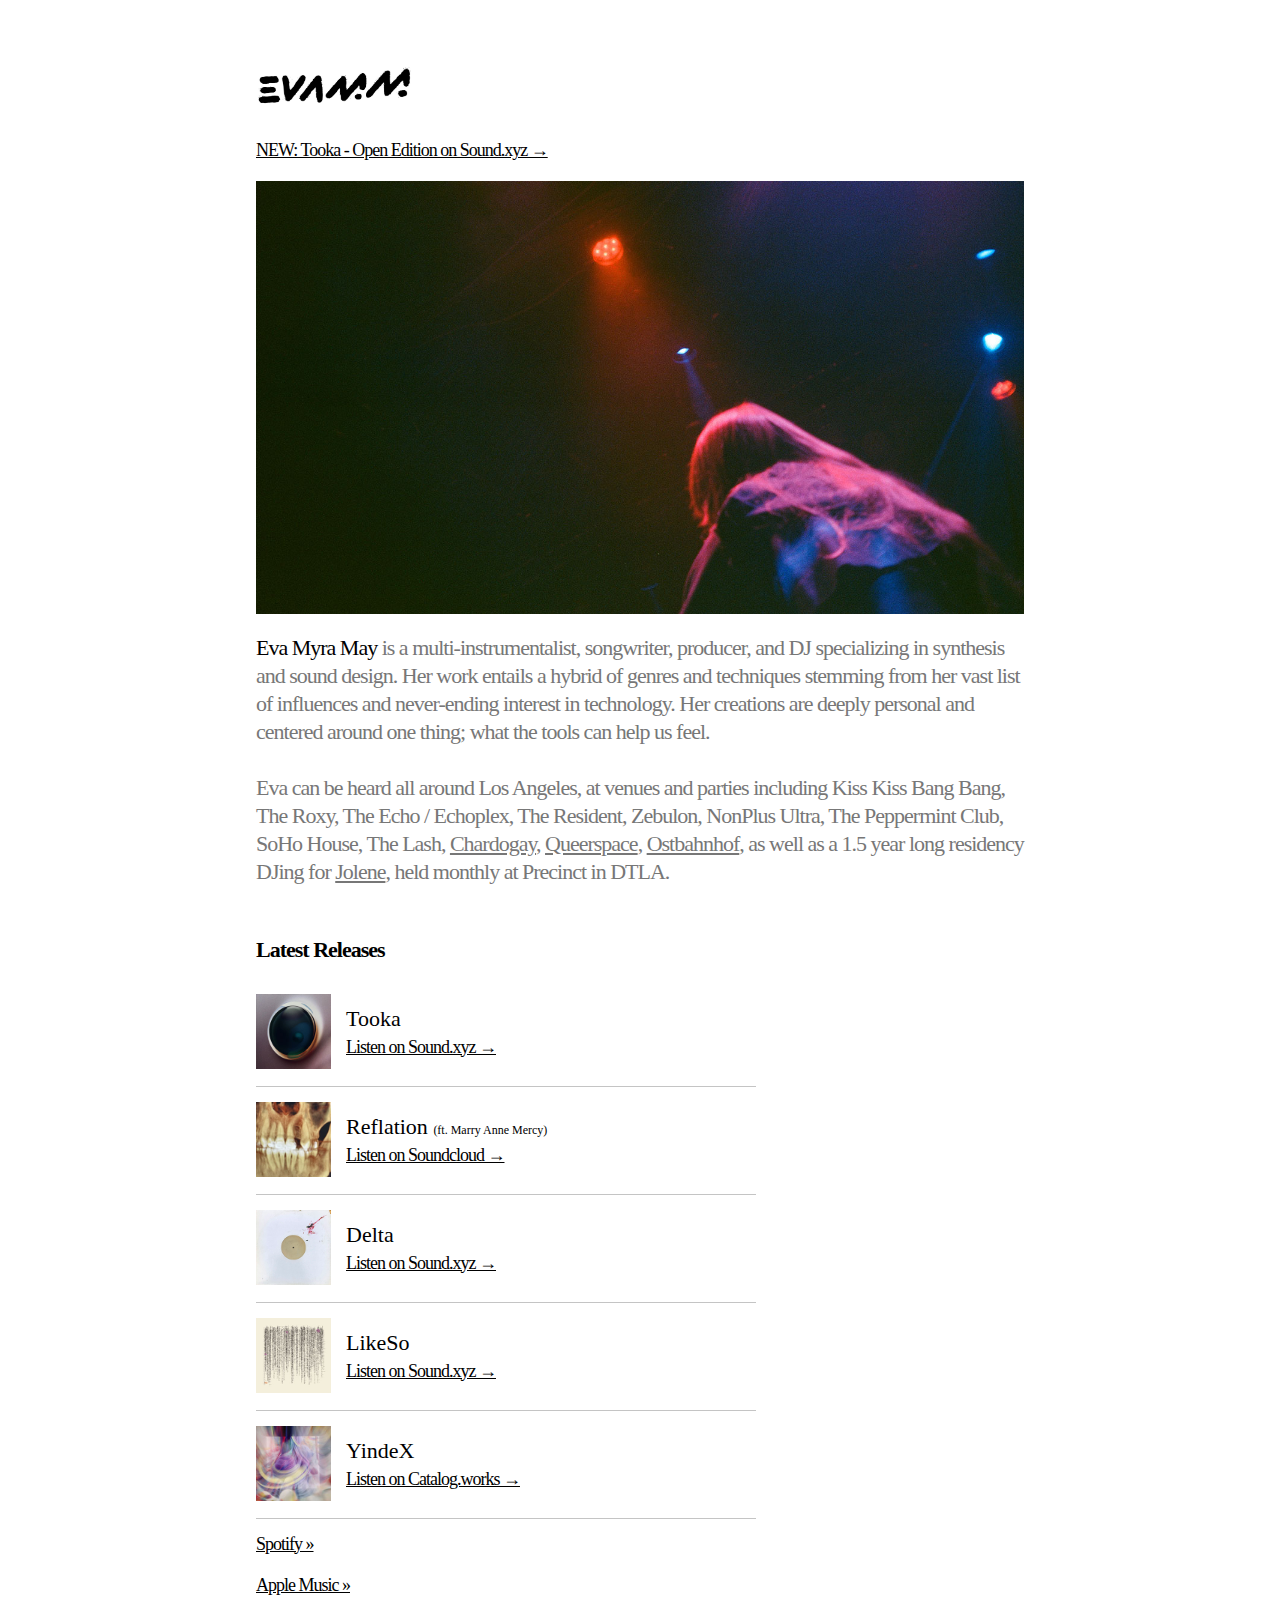
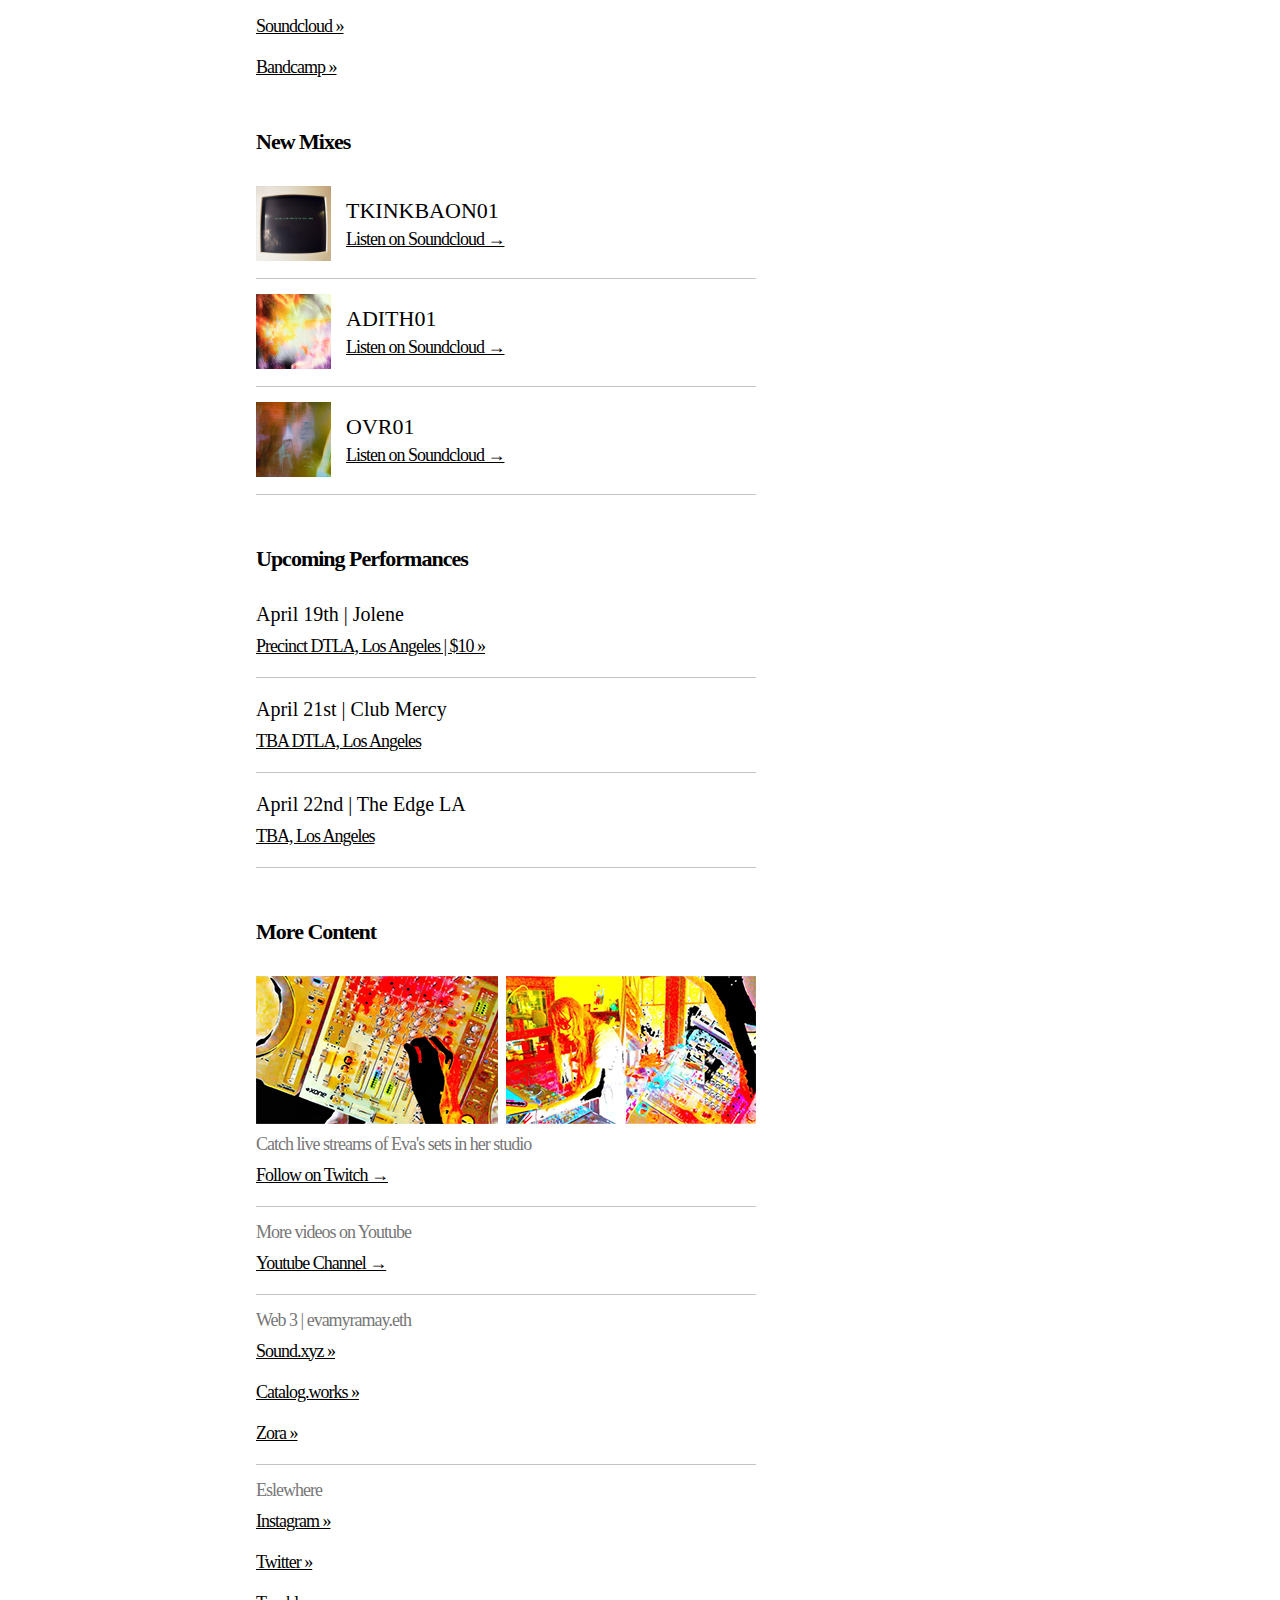
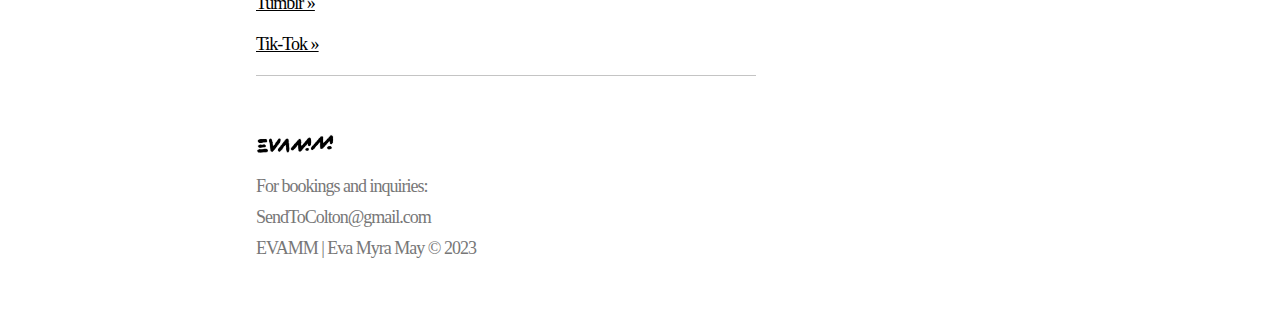
==== index.html @ e72ea7ff "new mix, new shows" ====
<html lang="en">
  <head>
    <meta name="viewport" content="width=device-width, initial-scale=1" />
    <title>Eva Myra May</title>
    <meta charset="UTF-8">
    <meta name="description" content="Sustainable Vices & Retainable Virtues" />
    <meta property="fb:app_id" content="966242223397117" />
    <meta property="og:url" content="http://evamyramay.com" />
    <meta property="og:type" content="website" />
    <meta property="og:title" content="Eva Myra May" />
    <meta property="og:description" content="Sustainable Vices & Retainable Virtues" />
    <meta property="og:image" content="http://evamyramay.com/images/share_photo.jpg" />
    <link rel="shortcut icon" href="http://evamyramay.com/favicon.ico" type="image/x-icon" />
    <link rel="stylesheet" type="text/css" href="stylesheet.css">
    <link href="https://fonts.googleapis.com/css?family=Source+Sans+Pro:300,600&display=swap" rel="stylesheet">
    <script src="https://ajax.googleapis.com/ajax/libs/jquery/3.1.0/jquery.min.js"></script>
    <script type="text/javascript" src="script.js"></script>
  </head>
  <body>

    <div id="main_content">
      <a class="logo" href="http://evamyramay.com"> Eva Myra May </a>
      <a class="new-link" href="https://www.sound.xyz/evamyramay/tooka">NEW: Tooka - Open Edition on Sound.xyz &#8594; </a>
      <div id="bio">
        <div class="section">
          <div class="feature_image">
            <img src="feature_img_3.jpg"></img>
          </div>
          <h1> <span style='color: #000000'> Eva Myra May</span> is a multi-instrumentalist, songwriter, producer, and DJ specializing in synthesis and sound design. Her work entails a hybrid of genres and techniques stemming from her vast list of influences and never-ending interest in technology. Her creations are deeply personal and centered around one thing; what the tools can help us feel.
          </br></br>
Eva can be heard all around Los Angeles, at venues and parties including Kiss Kiss Bang Bang, The Roxy, The Echo / Echoplex, The Resident, Zebulon, NonPlus Ultra, The Peppermint Club, SoHo House,  The Lash,
<a style="font-size: 22px; color: #777777;display: inline; " href="https://www.instagram.com/chard0gay/?hl=en">Chardogay</a>,
<a style="font-size: 22px; color: #777777;display: inline; " href="https://www.instagram.com/queerspaceparty/?hl=en">Queerspace</a>,
<a style="font-size: 22px; display: inline; color: #777777;" href="https://www.instagram.com/chard0gay/?hl=en">Ostbahnhof</a>, as well as a 1.5 year long residency DJing for <a style="font-size: 22px; display: inline; color: #777777;" href="https://www.instagram.com/otherwomxn/?hl=en">Jolene</a>, held monthly at Precinct in DTLA. </h1>
        </div>
        <div class="section">
          <h1 class="subheader"> Latest Releases </h1>
          <div class="release-item">
            <img class="release-image" src="images/Tooka_photo.jpg"></img>
            <div class="release-info">
              <p class="release-title"> Tooka </p>
              <a href="https://www.sound.xyz/evamyramay/tooka">Listen on Sound.xyz &#8594;</a>
            </div>
          </div>
          <div class="release-item">
            <img class="release-image" src="images/Reflation_photo.jpg"></img>
            <div class="release-info">
              <p class="release-title"> Reflation <span class="tiny">(ft. Marry Anne Mercy)</span> </p>
              <a href="https://soundcloud.com/evamyramay/reflation-ft-mary-anne-mercy">Listen on Soundcloud &#8594;</a>
            </div>
          </div>
          <div class="release-item">
            <img class="release-image" src="images/delta_photo.jpg"></img>
            <div class="release-info">
              <p class="release-title"> Delta </p>
              <a href="https://www.sound.xyz/evamyramay/delta">Listen on Sound.xyz &#8594;</a>
            </div>
          </div>
          <div class="release-item">
            <img class="release-image" src="images/LikeSo_photo.jpg"></img>
            <div class="release-info">
              <p class="release-title"> LikeSo </p>
              <a href="https://www.sound.xyz/evamyramay/likeso">Listen on Sound.xyz &#8594;</a>
            </div>
          </div>
          <div class="release-item">
            <img class="release-image" src="images/YindeX_photo.jpg"></img>
            <div class="release-info">
              <p class="release-title"> YindeX </p>
              <a href="https://beta.catalog.works/evamyramay/yindex">Listen on Catalog.works &#8594;</a>
            </div>
          </div>
          <div class="link-list">
            <a href="https://open.spotify.com/artist/1GAT9TTgDvR3JeyswXAEPz">Spotify &#187;</a>
            <a href="https://music.apple.com/us/artist/eva-myra-may/1649844750">Apple Music &#187;</a>
            <a href="https://soundcloud.com/evamyramay">Soundcloud &#187;</a>
            <a href="https://evamyramay.bandcamp.com/">Bandcamp &#187;</a>
          </div>
        </div>
        <div class="section">
          <h1 class="subheader"> New Mixes </h1>
          <div class="release-item">
            <img class="release-image" src="images/TKINK_photo.jpg"></img>
            <div class="release-info">
              <p class="release-title"> TKINKBAON01</p>
              <a href="https://soundcloud.com/evamyramay/tkinkbaon01-eva-myra-may-mix">Listen on Soundcloud &#8594;</a>
            </div>
          </div>
          <div class="release-item">
            <img class="release-image" src="images/ADITH01_photo.jpg"></img>
            <div class="release-info">
              <p class="release-title"> ADITH01</p>
              <a href="https://soundcloud.com/evamyramay/adith01-eva-myra-may-mix">Listen on Soundcloud &#8594;</a>
            </div>
          </div>
          <div class="release-item">
            <img class="release-image" src="images/ovr01_photo.jpg"></img>
            <div class="release-info">
              <p class="release-title"> OVR01</p>
              <a href="https://soundcloud.com/evamyramay/ovr01">Listen on Soundcloud &#8594;</a>
            </div>
          </div>
        </div>
        <div class="section">
          <h1 class="subheader"> Upcoming Performances </h1>
          <div class="performance-item">
            <p class="performance-date-title">April 19th | Jolene</p>
            <a href="https://www.precinctdtla.com/">Precinct DTLA, Los Angeles | $10 &#187;</a>
          </div>
          <div class="performance-item">
            <p class="performance-date-title">April 21st | Club Mercy</p>
            <a href="https://restlessnites.com/events/eaa9d61ccc213842191d">TBA DTLA, Los Angeles</a>
          </div>
          <div class="performance-item">
            <p class="performance-date-title">April 22nd | The Edge LA</p>
            <a href="">TBA, Los Angeles</a>
          </div>
        </div>
        <div class="section">
          <h1 class="subheader"> More Content </h1>
          <div class="release-item">
            <div class="link-list">
              <div class="more_image">
                <img src="images/twitch_photo.jpg"></img>
              </div>
              <p> Catch live streams of Eva's sets in her studio</p>
              <p> <a href="https://twitch.com/evamyramay"> Follow on Twitch &#8594;</a></p>
            </div>
          </div>
          <div class="release-item">
            <div class="link-list">
              <p> More videos on Youtube</p>
              <p> <a href="https://www.youtube.com/channel/UCP-0piJMPJJMogPy9zdFCzQ"> Youtube Channel &#8594;</a></p>
            </div>
          </div>
          <div class="release-item">
            <p> Web 3 | evamyramay.eth </p>
            <div class="link-list">
              <p><a href="https://www.sound.xyz/evamyramay"> Sound.xyz &#187;</a></p>
              <p><a href="https://beta.catalog.works/evamyramay"> Catalog.works &#187;</a></p>
              <p><a href="https://market.zora.co/0xa3288b2bbf311a7fb68c7f07c326217b0b0dbcb9"> Zora &#187;</a></p>
            </div>
          </div>
          <div class="release-item">
            <p> Eslewhere </p>
            <div class="link-list">
              <p><a href="https://www.instagram.com/evamyramay/"> Instagram &#187;</a></p>
              <p><a href="https://twitter.com/evamyramay"> Twitter &#187;</a></p>
              <p><a href="https://tumblr.com/evamyramay"> Tumblr &#187;</a></p>
              <p><a href="https://tiktok.com/@evamyramay"> Tik-Tok &#187;</a></p>
            </div>
          </div>
        </div>
      </div>
      <div id="footer">
        <a class="footer-logo" href="http://evamyramay.com"> Eva Myra May </a>
        <p>For bookings and inquiries: </p>
        <p> SendToColton@gmail.com </p>
        <p class="tiny">EVAMM | Eva Myra May &copy; 2023</p>
      </div>
    </div>

  </body>

</html>
---- stylesheet.css ----
* {
  margin: 0;
  padding: 0;
}
.clickable {
  cursor: pointer;
  cursor: hand;
}
a {
  color: #000;
  text-decoration: underline;
  display: block;
  font-size: 18px;
  margin: 0 0 0px 0;
}
a:hover {
  color: #000;
  text-decoration: none;
}
a.button {
  display: block;
  background-color: black;
  width: 100px;
  color: white;
  padding: 15px 30px;
  margin: 10px auto;
  border-radius: 50px;
  text-decoration: none;
}
div.link-list {
  margin-top: 10px;
}
div.link-list a{
  margin-bottom: 20px;
}
body {
  background-color: #ffffff;
  color: #000;
  font-family: Times;
  font-weight: 300;
  letter-spacing: -1px;
  text-rendering: optimizeLegibility;
  font-smooth: always;
  font-smoothing: antialiased;
  -moz-font-smoothing: antialiased;
  -webkit-font-smoothing: antialiased;
  -webkit-font-smoothing: subpixel-antialiased;
}

a.new-link {
  margin-bottom: 20px;
}
#main_content {
  margin: 0 auto 50px;
  padding: 0 25px 25px;
  text-align: left;
}

div.social_links a {
  margin: 5px auto;
  display: inline-block;
  text-indent: -9999px;
  background-size: 35px;
  background-repeat: no-repeat;
  height: 45px;
  width: 45px;
}
h1 {
  font-size: 22px;
  font-weight: normal;
  line-height: 28px;
  color: #777777;
}
h1.subheader {
  font-size: 22px;
  margin-bottom: 30px;
  font-weight: bold;
  color: #000000;
}
h1.song_title {
  margin-bottom: 5px;
}
h3 {
  margin-top: 0;
  font-size: 14px;
  color: #777777;
  font-weight: normal;
}
div#soundcloud_embed {
  width: 100%;
}
div.feature_image img {
  width: 100%;
  margin: 0 auto 20px;
}
p {
  color: #777777;
  margin: 10px 0 0 0;
  font-size: 18px;
}
p.date {
  margin-top: 10px;
  font-size: 10px;
  color: #9a9a9a;
}
p.email {
  margin: 0 0 0 0;
  font-size: 16px;
  width: 100%;
}
a.logo {
  display: block;
  text-indent: -9999px;
  max-width: 160px;
  height: 70px;
  margin: 50px 0 20px 0;
  background-image: url("icon.jpg");
  background-size: 100%;
  background-repeat: no-repeat;
}
a.footer-logo{
  display: block;
  text-indent: -9999px;
  max-width: 80px;
  height: 30px;
  margin: 50px 0 20px 0;
  background-image: url("icon.jpg");
  background-size: 100%;
  background-repeat: no-repeat;
}
div.section {
  margin-bottom: 50px;
}
div.release-info {
  padding-top: 2px;
  margin-left: 90px;
  min-height: 90px;
}
p.release-title {
  font-size: 22px;
  margin-bottom: 5px;
  letter-spacing: normal;
  color: #000000;
}
a.release-link {
  font-size: 16px;
  color: #777777;
}
div.release-item {
  border-bottom: 1px solid #c4c4c4;
  margin-bottom: 15px;
  max-width: 500px;
}
img.release-image {
  width: 75px;
  float: left;
}
div.performance-item {
  border-bottom: 1px solid #c4c4c4;
  margin-top: 20px;
  padding-bottom: 20px;
  max-width: 500px;
}
p.performance-date-title {
  color: #000000;
  font-size: 20px;
  margin: 0 0 10px 0;
  letter-spacing: normal;
}

div.more_image img {
  width: 100%;
}

div#footer {
  max-width: 300px;
}
span.tiny {
  font-size: 12px;
}

/* Tablet Styles */
@media all and (min-width: 768px){
  #main_content {
    max-width: 768px;
  }
}


/* Desktop Styles */
@media all and (min-width: 1090px){

}
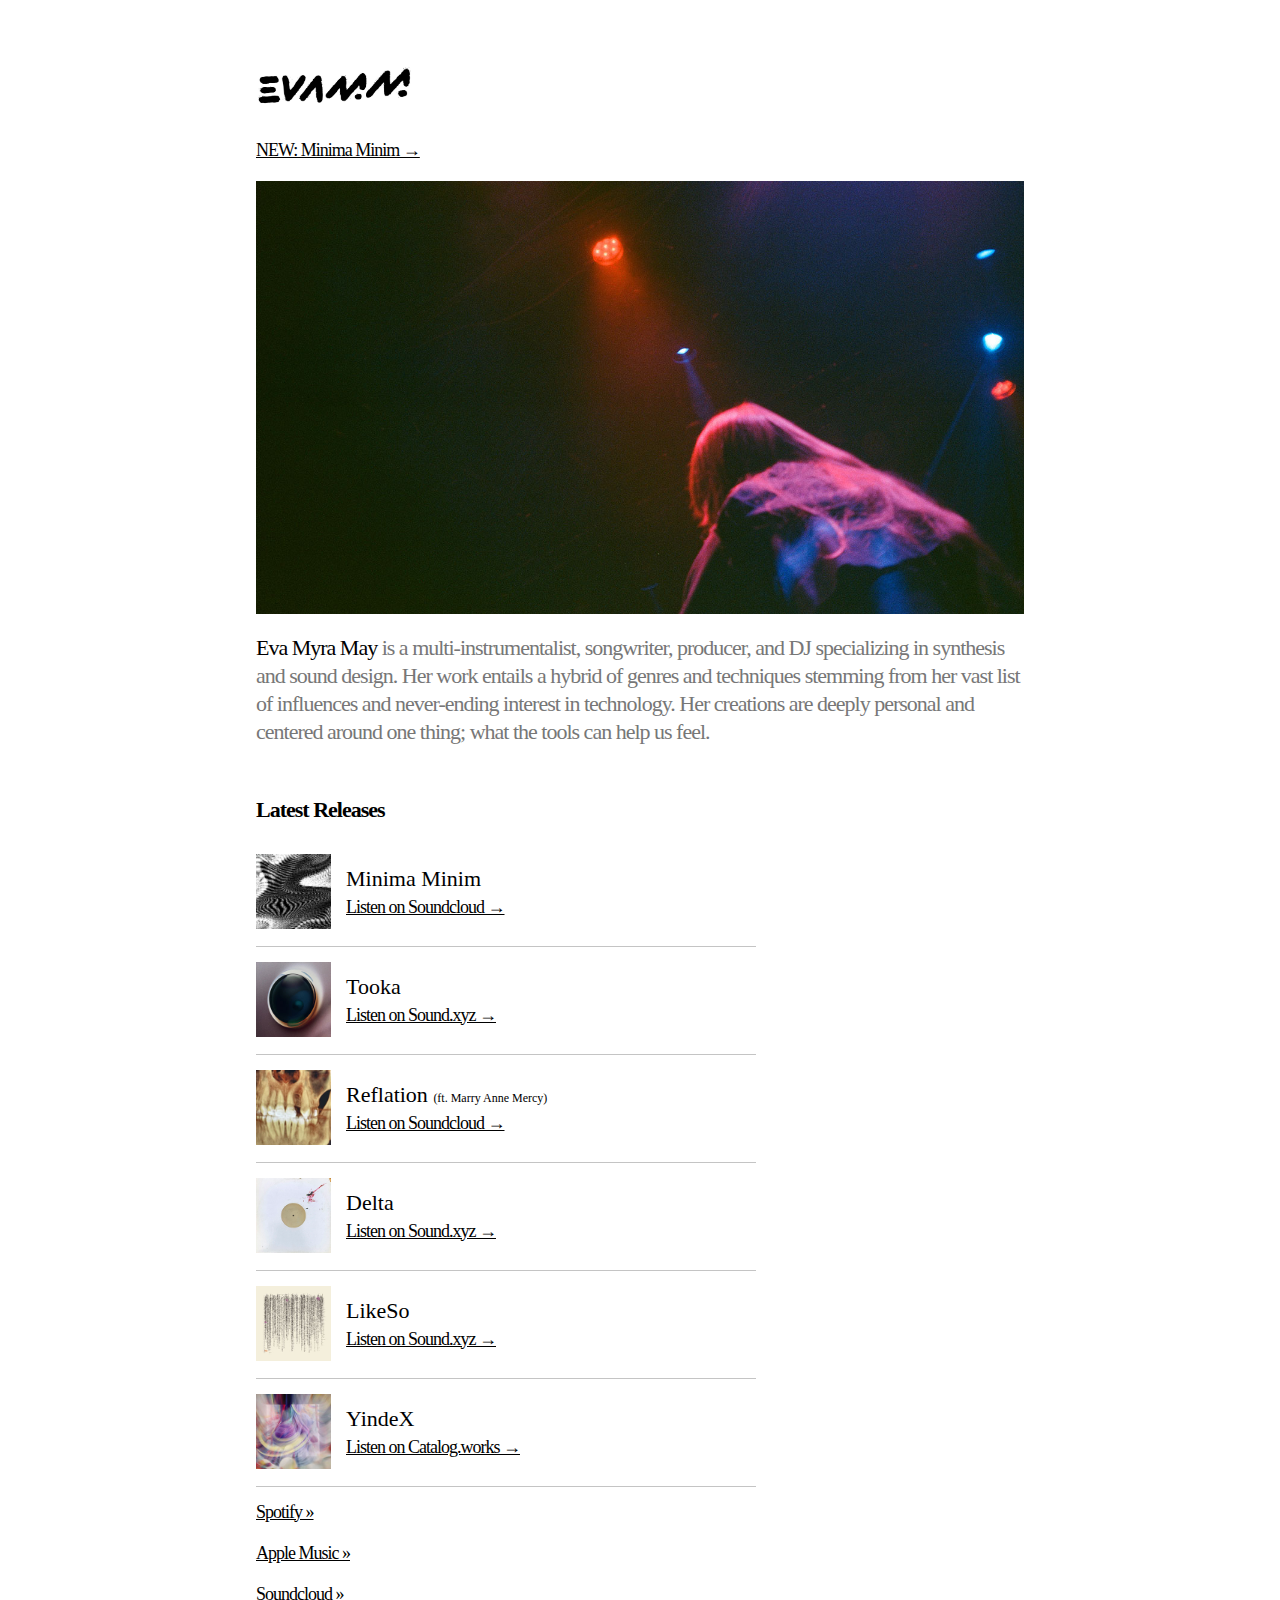
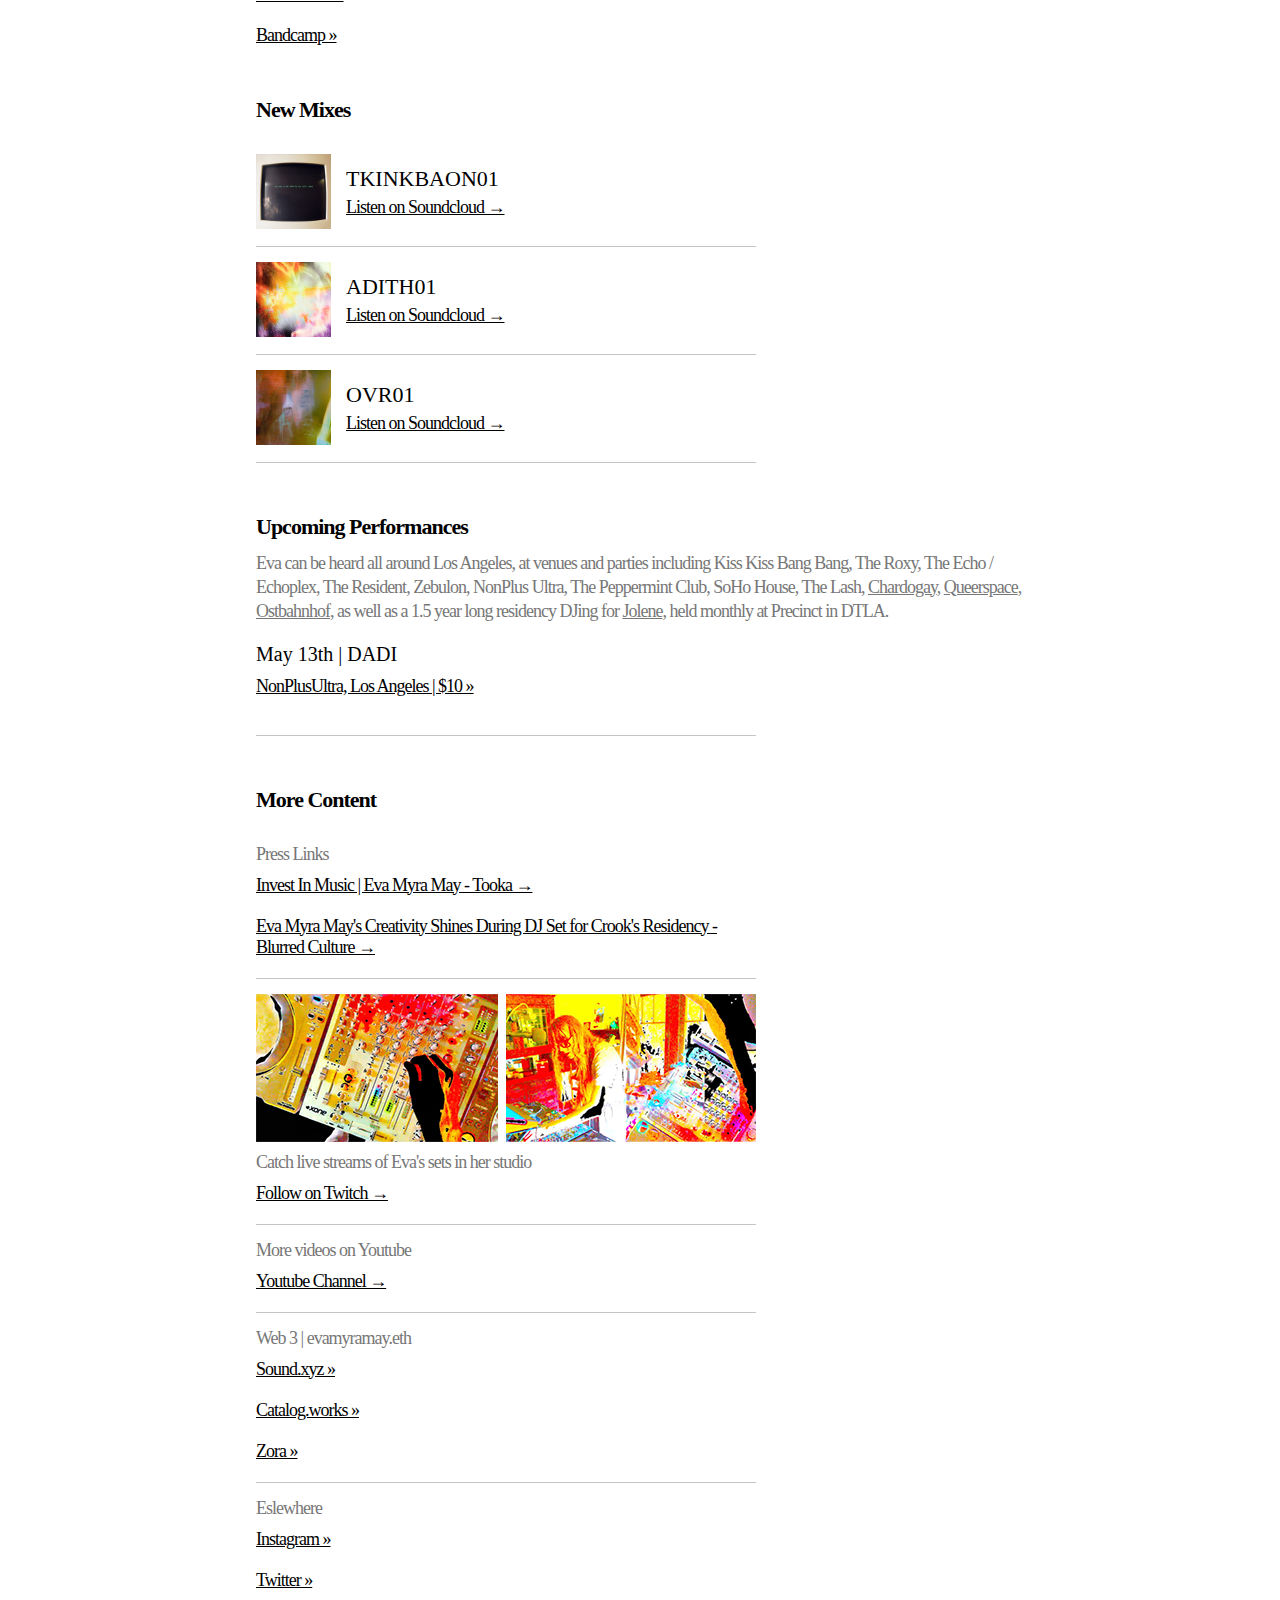
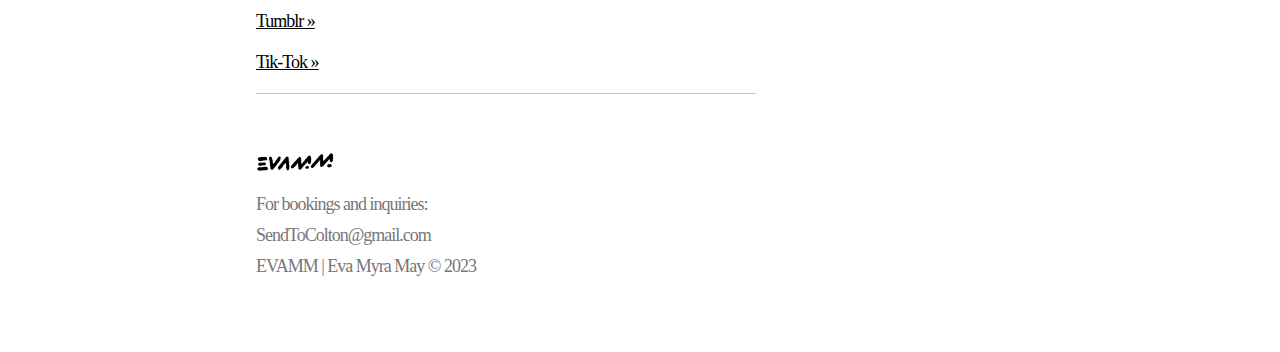
==== commit f45fc9fe: "updated links and new release" ====
--- a/index.html
+++ b/index.html
@@ -20,21 +20,25 @@
 
     <div id="main_content">
       <a class="logo" href="http://evamyramay.com"> Eva Myra May </a>
-      <a class="new-link" href="https://www.sound.xyz/evamyramay/tooka">NEW: Tooka - Open Edition on Sound.xyz &#8594; </a>
+      <a class="new-link" href="https://soundcloud.com/evamyramay/minima-minim">NEW: Minima Minim &#8594; </a>
       <div id="bio">
         <div class="section">
           <div class="feature_image">
             <img src="feature_img_3.jpg"></img>
           </div>
           <h1> <span style='color: #000000'> Eva Myra May</span> is a multi-instrumentalist, songwriter, producer, and DJ specializing in synthesis and sound design. Her work entails a hybrid of genres and techniques stemming from her vast list of influences and never-ending interest in technology. Her creations are deeply personal and centered around one thing; what the tools can help us feel.
-          </br></br>
-Eva can be heard all around Los Angeles, at venues and parties including Kiss Kiss Bang Bang, The Roxy, The Echo / Echoplex, The Resident, Zebulon, NonPlus Ultra, The Peppermint Club, SoHo House,  The Lash,
-<a style="font-size: 22px; color: #777777;display: inline; " href="https://www.instagram.com/chard0gay/?hl=en">Chardogay</a>,
-<a style="font-size: 22px; color: #777777;display: inline; " href="https://www.instagram.com/queerspaceparty/?hl=en">Queerspace</a>,
-<a style="font-size: 22px; display: inline; color: #777777;" href="https://www.instagram.com/chard0gay/?hl=en">Ostbahnhof</a>, as well as a 1.5 year long residency DJing for <a style="font-size: 22px; display: inline; color: #777777;" href="https://www.instagram.com/otherwomxn/?hl=en">Jolene</a>, held monthly at Precinct in DTLA. </h1>
+          </br>
+          </h1>
         </div>
         <div class="section">
           <h1 class="subheader"> Latest Releases </h1>
+          <div class="release-item">
+            <img class="release-image" src="images/MinimaMinim_photo.jpg"></img>
+            <div class="release-info">
+              <p class="release-title"> Minima Minim </p>
+              <a href="https://soundcloud.com/evamyramay/minima-minim">Listen on Soundcloud &#8594;</a>
+            </div>
+          </div>
           <div class="release-item">
             <img class="release-image" src="images/Tooka_photo.jpg"></img>
             <div class="release-info">
@@ -102,22 +106,27 @@
           </div>
         </div>
         <div class="section">
-          <h1 class="subheader"> Upcoming Performances </h1>
+          <h1 style="margin-bottom: 10px;"class="subheader"> Upcoming Performances </h1>
+          <p style="font-size: 18px; margin-top: 0; line-height: 24px;">Eva can be heard all around Los Angeles, at venues and parties including Kiss Kiss Bang Bang, The Roxy, The Echo / Echoplex, The Resident, Zebulon, NonPlus Ultra, The Peppermint Club, SoHo House,  The Lash,
+          <a style="font-size: 18px; color: #777777;display: inline; " href="https://www.instagram.com/chard0gay/?hl=en">Chardogay</a>,
+          <a style="font-size: 18px; color: #777777;display: inline; " href="https://www.instagram.com/queerspaceparty/?hl=en">Queerspace</a>,
+          <a style="font-size: 18px; display: inline; color: #777777;" href="https://www.instagram.com/chard0gay/?hl=en">Ostbahnhof</a>, as well as a 1.5 year long residency DJing for <a style="font-size: 18px; display: inline; color: #777777;" href="https://www.instagram.com/otherwomxn/?hl=en">Jolene</a>, held monthly at Precinct in DTLA. </p>
           <div class="performance-item">
-            <p class="performance-date-title">April 19th | Jolene</p>
-            <a href="https://www.precinctdtla.com/">Precinct DTLA, Los Angeles | $10 &#187;</a>
+            <p class="performance-date-title">May 13th | DADI </p>
+            <a href="/">NonPlusUltra, Los Angeles | $10 &#187;</a>
+          </br>
           </div>
-          <div class="performance-item">
-            <p class="performance-date-title">April 21st | Club Mercy</p>
-            <a href="https://restlessnites.com/events/eaa9d61ccc213842191d">TBA DTLA, Los Angeles</a>
-          </div>
-          <div class="performance-item">
-            <p class="performance-date-title">April 22nd | The Edge LA</p>
-            <a href="">TBA, Los Angeles</a>
-          </div>
+
         </div>
         <div class="section">
           <h1 class="subheader"> More Content </h1>
+          <div class="release-item">
+            <div class="link-list">
+              <p> Press Links</p>
+              <p> <a href="https://investinmusic.substack.com/p/eva-myra-may-tooka"> Invest In Music | Eva Myra May - Tooka &#8594;</a></p>
+              <p> <a href="https://investinmusic.substack.com/p/eva-myra-may-tooka"> Eva Myra May's Creativity Shines During DJ Set for Crook's Residency - Blurred Culture &#8594;</a></p>
+            </div>
+          </div>
           <div class="release-item">
             <div class="link-list">
               <div class="more_image">
@@ -138,7 +147,7 @@
             <div class="link-list">
               <p><a href="https://www.sound.xyz/evamyramay"> Sound.xyz &#187;</a></p>
               <p><a href="https://beta.catalog.works/evamyramay"> Catalog.works &#187;</a></p>
-              <p><a href="https://market.zora.co/0xa3288b2bbf311a7fb68c7f07c326217b0b0dbcb9"> Zora &#187;</a></p>
+              <p><a href="https://zora.co/profile/evamyramay.eth"> Zora &#187;</a></p>
             </div>
           </div>
           <div class="release-item">
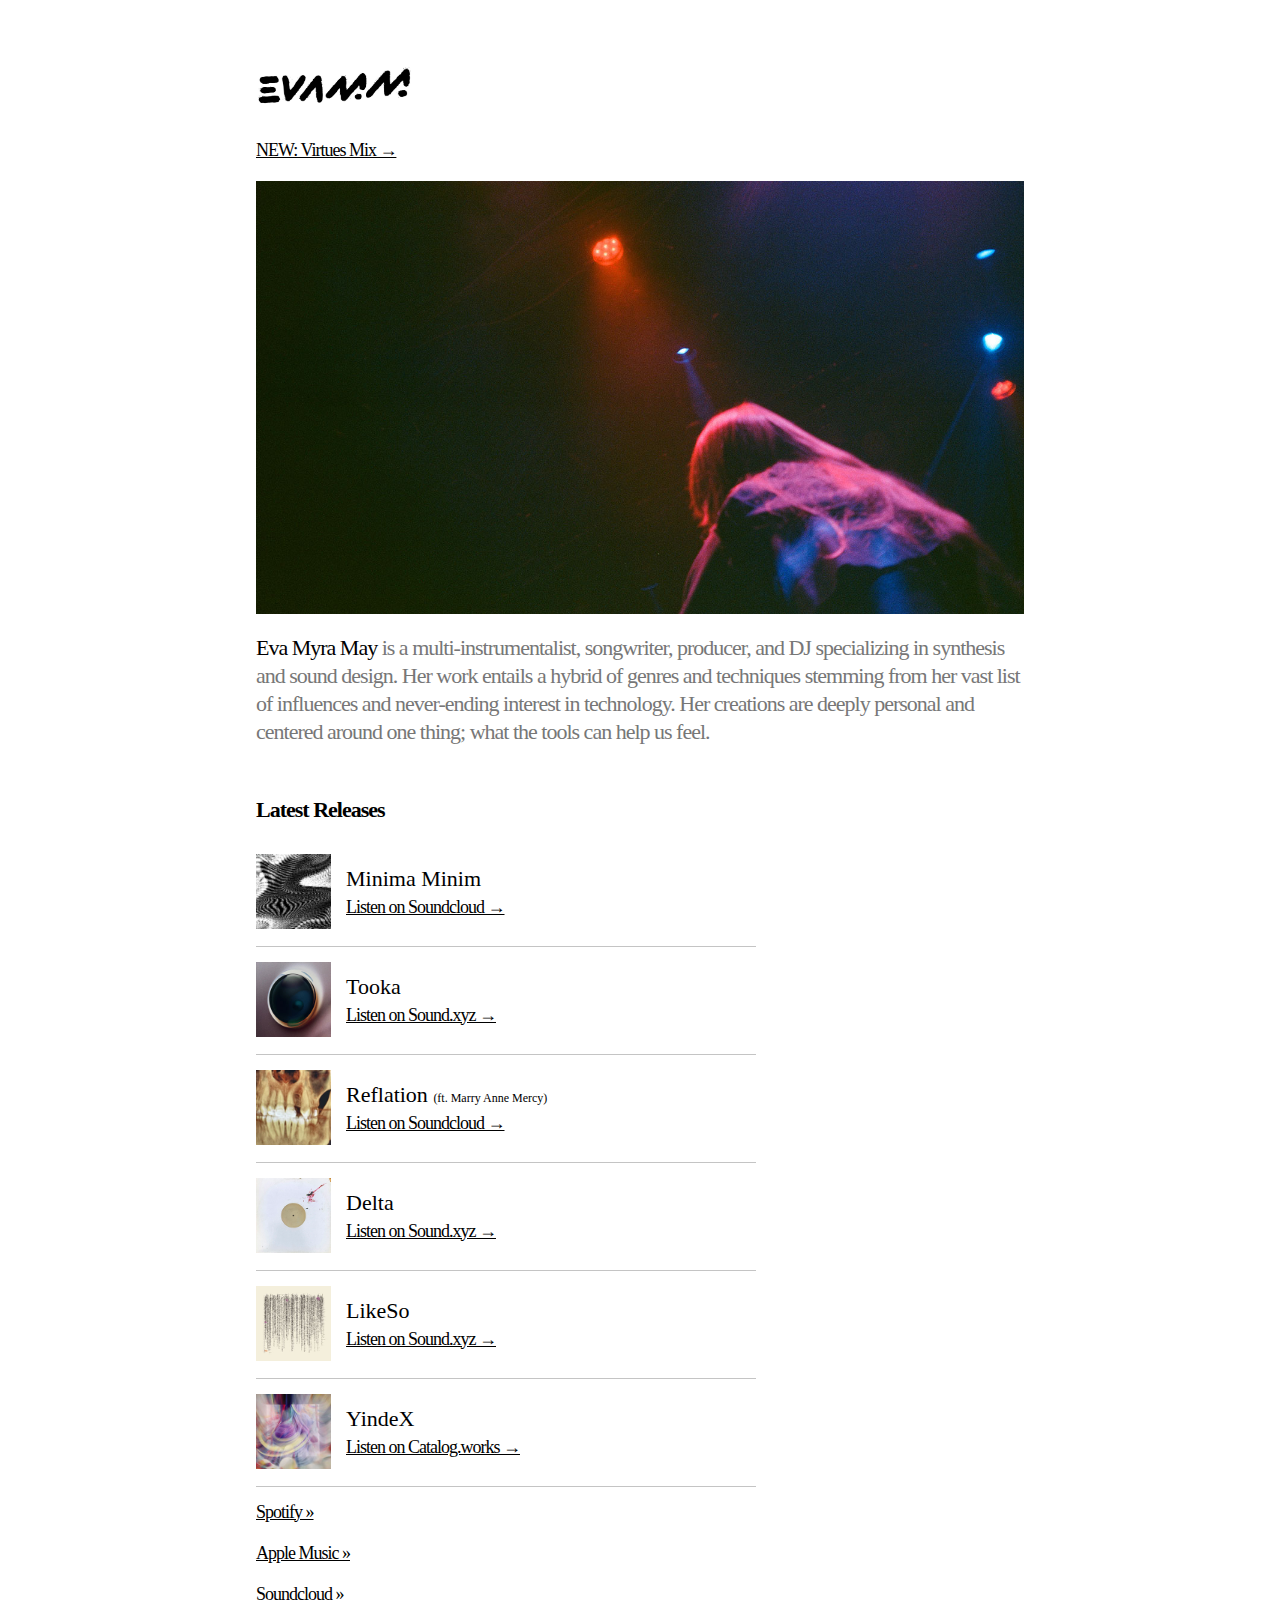
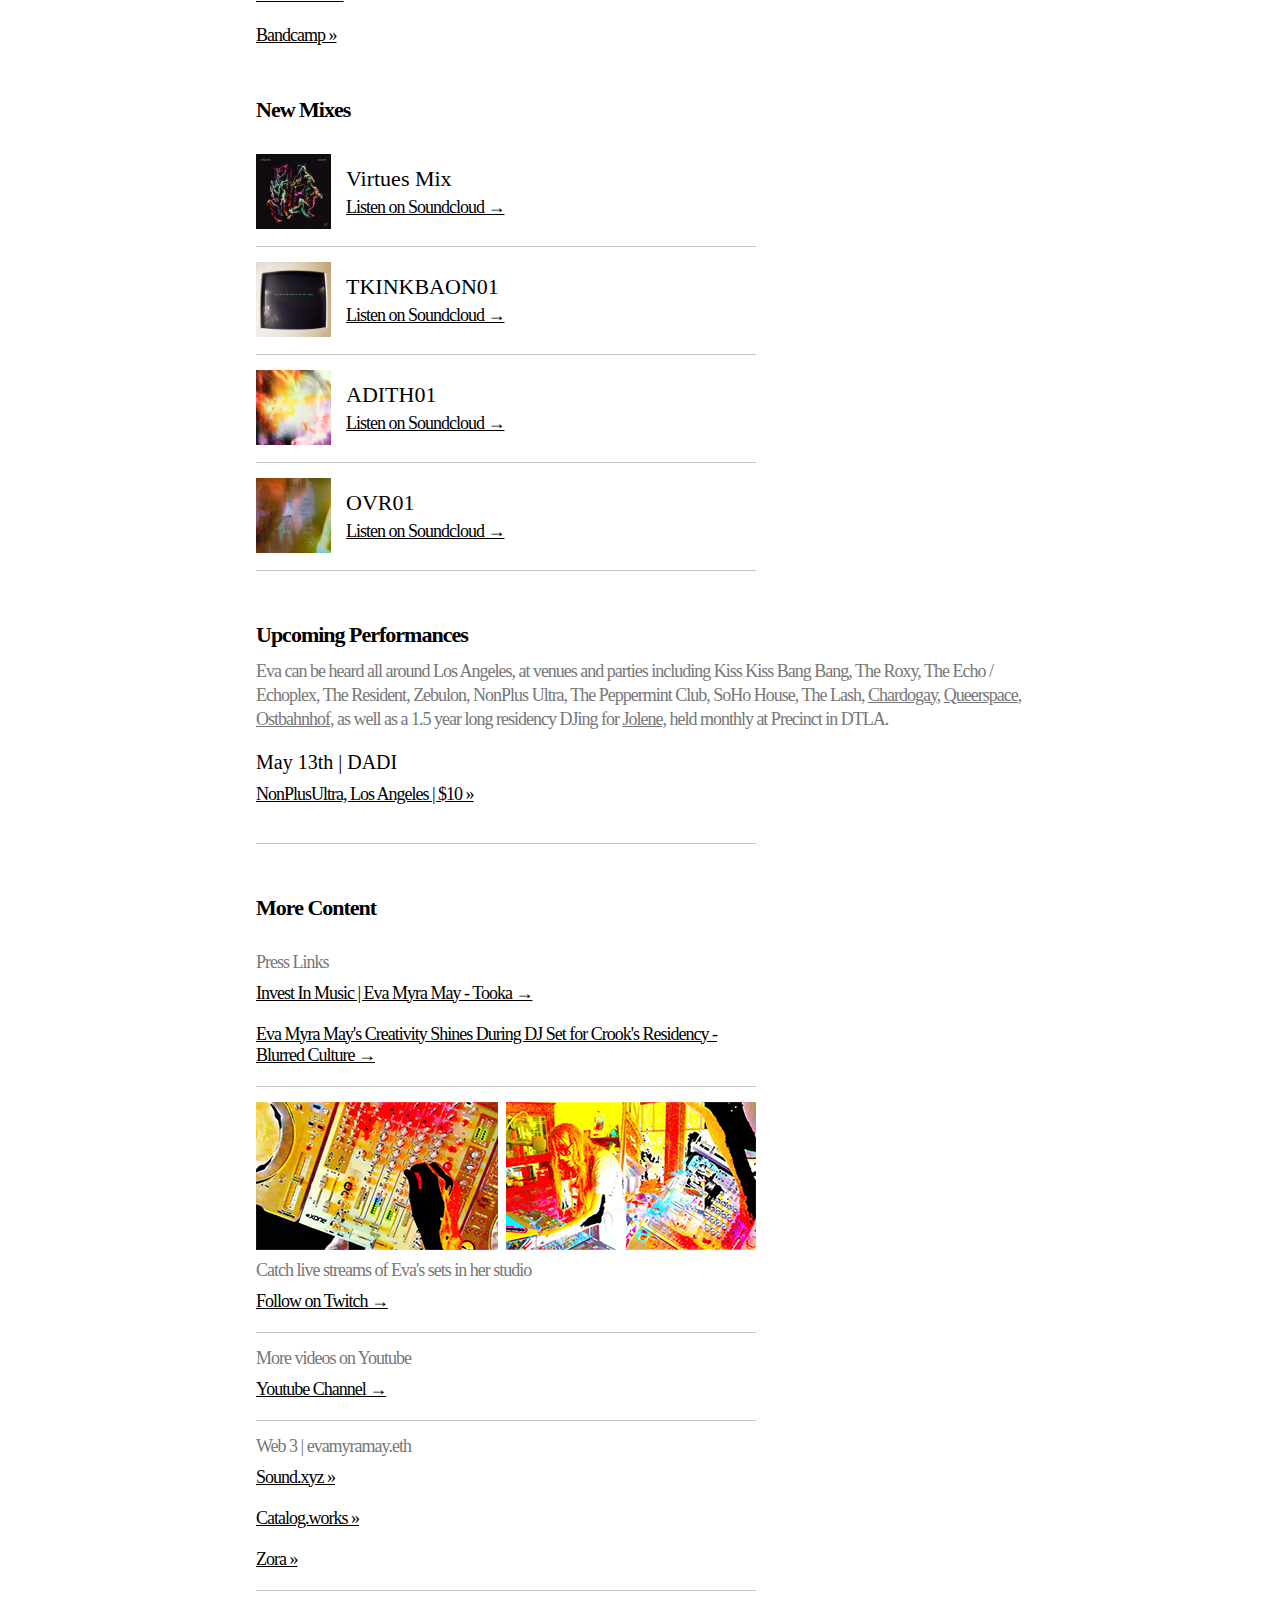
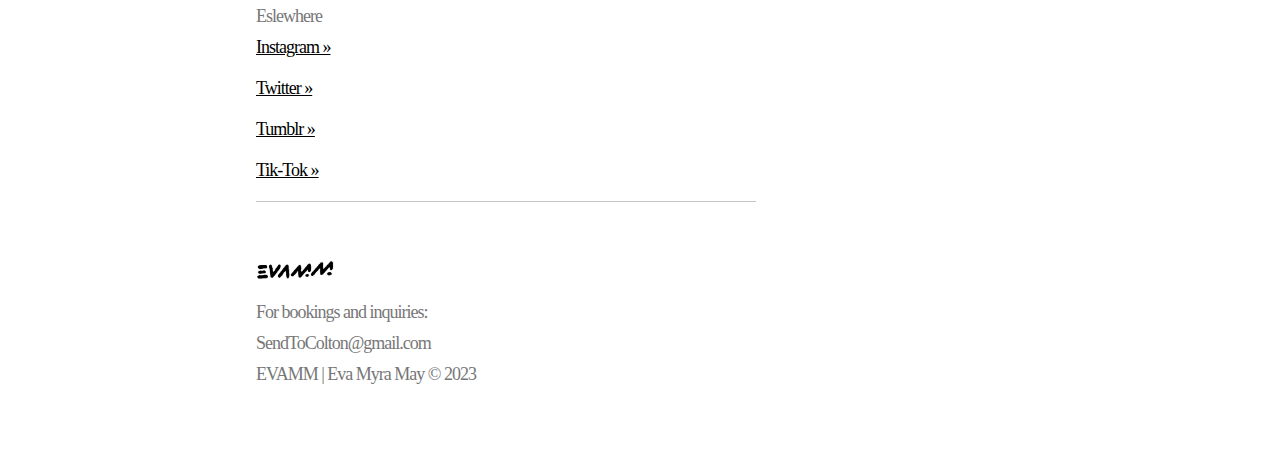
==== commit 5cb1b6d4: "new virtues mix" ====
--- a/index.html
+++ b/index.html
@@ -20,7 +20,7 @@
 
     <div id="main_content">
       <a class="logo" href="http://evamyramay.com"> Eva Myra May </a>
-      <a class="new-link" href="https://soundcloud.com/evamyramay/minima-minim">NEW: Minima Minim &#8594; </a>
+      <a class="new-link" href="https://soundcloud.com/evamyramay/virtues-mix">NEW: Virtues Mix &#8594; </a>
       <div id="bio">
         <div class="section">
           <div class="feature_image">
@@ -84,6 +84,13 @@
         <div class="section">
           <h1 class="subheader"> New Mixes </h1>
           <div class="release-item">
+            <img class="release-image" src="images/virtuesmix_photo.jpg"></img>
+            <div class="release-info">
+              <p class="release-title"> Virtues Mix</p>
+              <a href="https://soundcloud.com/evamyramay/virtues-mix">Listen on Soundcloud &#8594;</a>
+            </div>
+          </div>
+          <div class="release-item">
             <img class="release-image" src="images/TKINK_photo.jpg"></img>
             <div class="release-info">
               <p class="release-title"> TKINKBAON01</p>
@@ -113,7 +120,7 @@
           <a style="font-size: 18px; display: inline; color: #777777;" href="https://www.instagram.com/chard0gay/?hl=en">Ostbahnhof</a>, as well as a 1.5 year long residency DJing for <a style="font-size: 18px; display: inline; color: #777777;" href="https://www.instagram.com/otherwomxn/?hl=en">Jolene</a>, held monthly at Precinct in DTLA. </p>
           <div class="performance-item">
             <p class="performance-date-title">May 13th | DADI </p>
-            <a href="/">NonPlusUltra, Los Angeles | $10 &#187;</a>
+            <a href="https://restlessnites.com/events/DADI/">NonPlusUltra, Los Angeles | $10 &#187;</a>
           </br>
           </div>
 
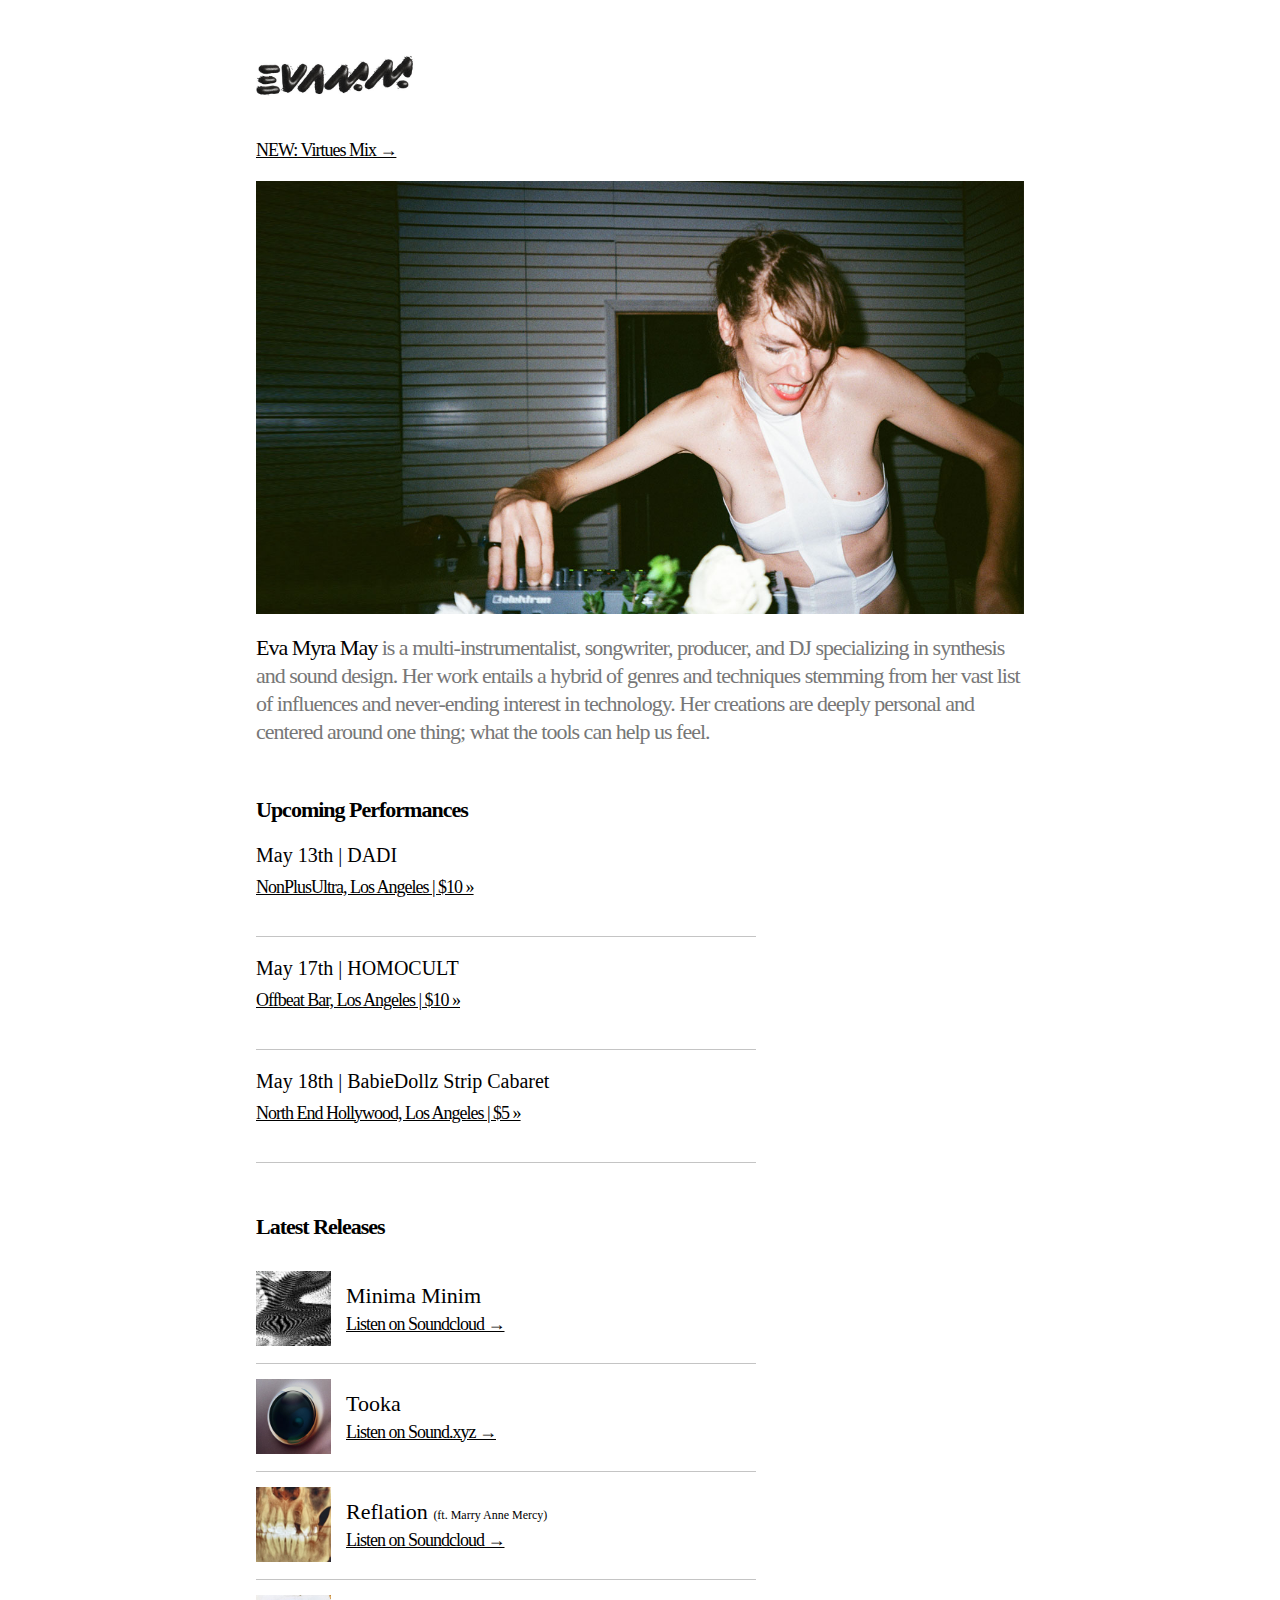
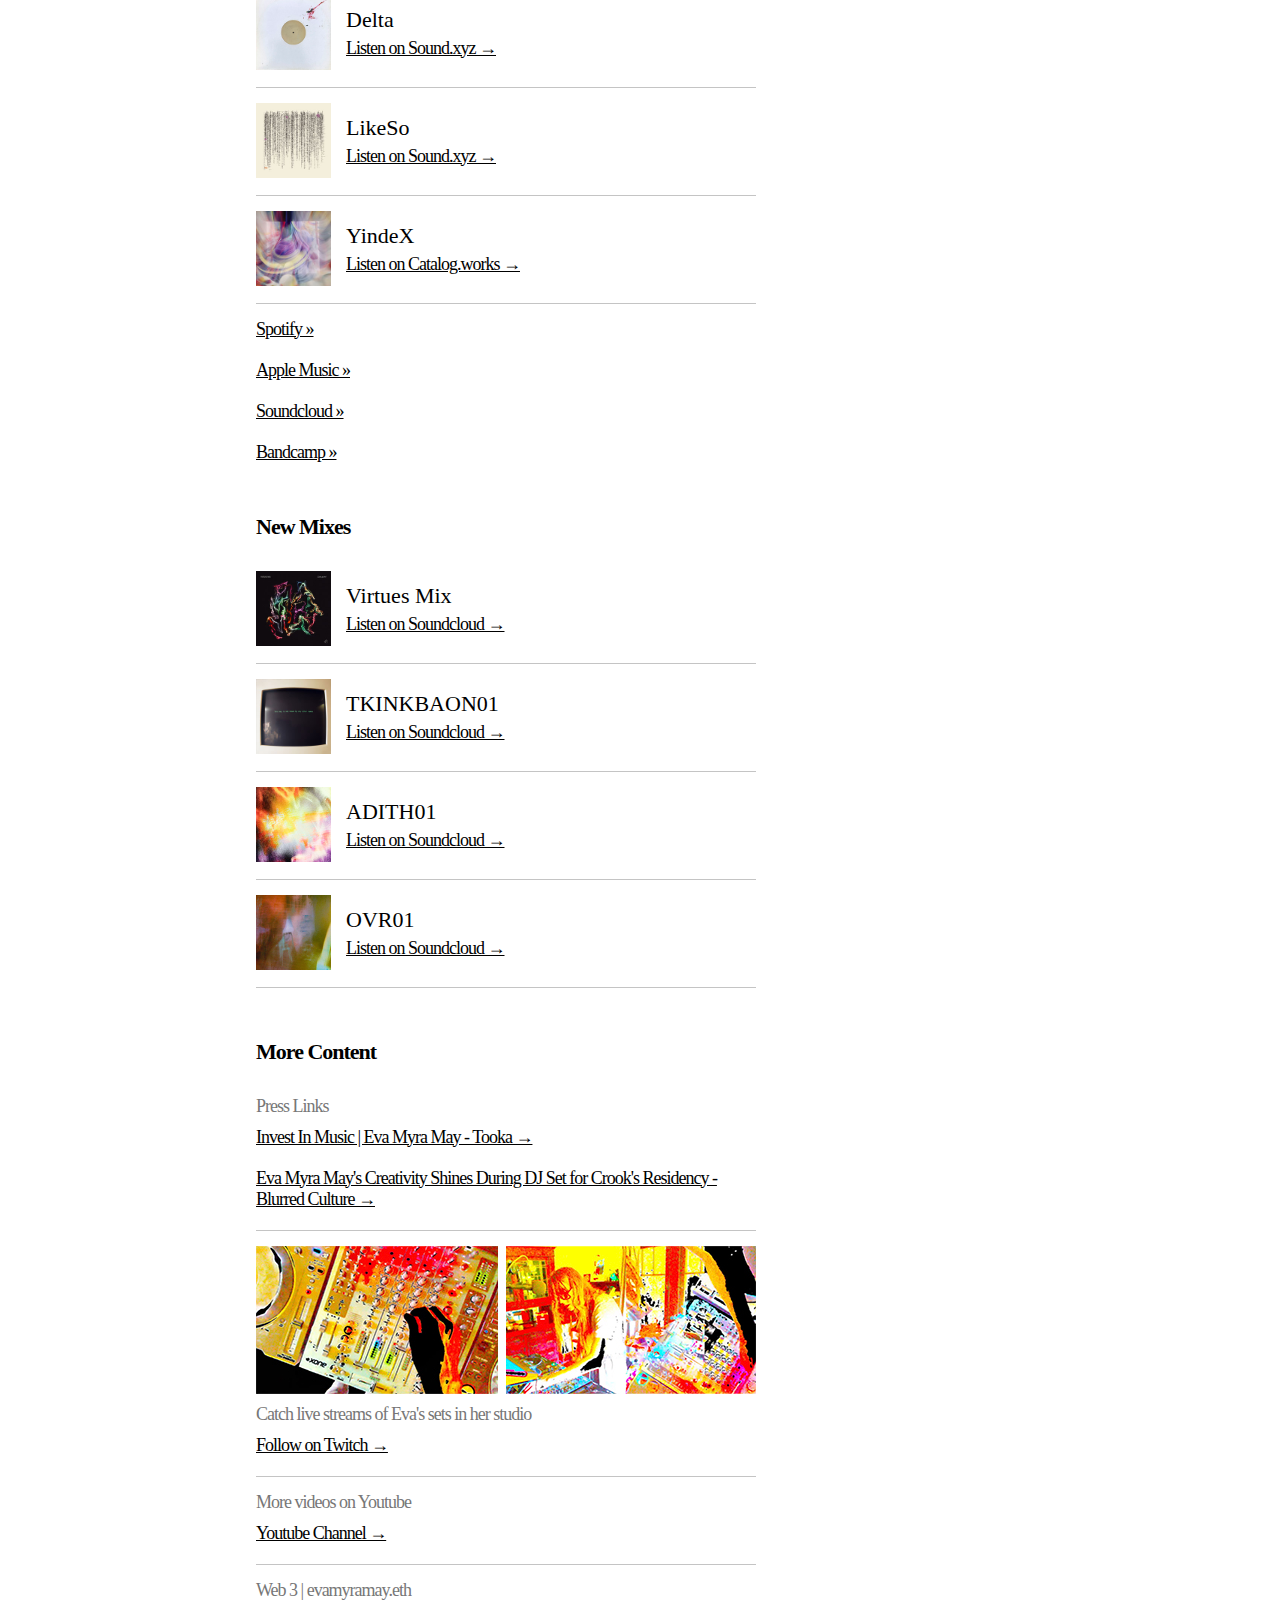
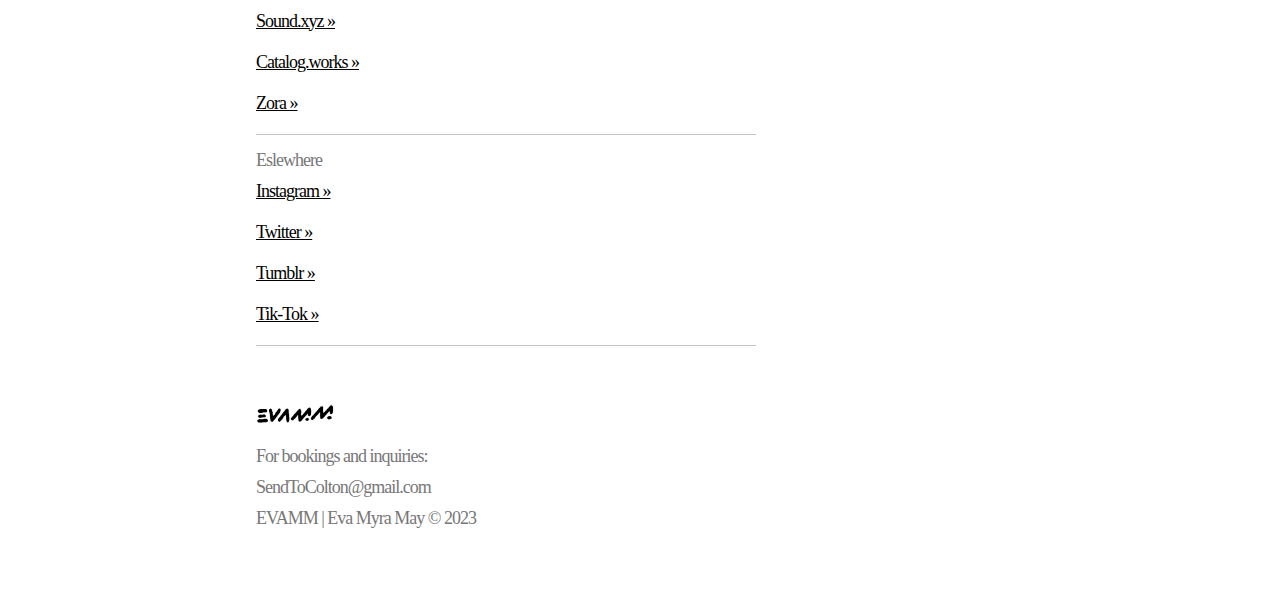
==== commit a4df3934: "new photo, new logo, new shows, letz gooooo" ====
--- a/index.html
+++ b/index.html
@@ -24,11 +24,33 @@
       <div id="bio">
         <div class="section">
           <div class="feature_image">
-            <img src="feature_img_3.jpg"></img>
+            <img src="feature_img_1.jpg"></img>
           </div>
           <h1> <span style='color: #000000'> Eva Myra May</span> is a multi-instrumentalist, songwriter, producer, and DJ specializing in synthesis and sound design. Her work entails a hybrid of genres and techniques stemming from her vast list of influences and never-ending interest in technology. Her creations are deeply personal and centered around one thing; what the tools can help us feel.
           </br>
           </h1>
+        </div>
+        <div class="section">
+          <h1 style="margin-bottom: 10px;"class="subheader"> Upcoming Performances </h1>
+          <!--<p style="font-size: 18px; margin-top: 0; line-height: 24px; max-width: 500px;">Eva can be heard all around Los Angeles, at venues and parties including Kiss Kiss Bang Bang, The Roxy, The Echo / Echoplex, The Resident, Zebulon, NonPlus Ultra, The Peppermint Club, SoHo House,  The Lash,
+          <a style="font-size: 18px; color: #777777;display: inline; " href="https://www.instagram.com/chard0gay/?hl=en">Chardogay</a>,
+          <a style="font-size: 18px; color: #777777;display: inline; " href="https://www.instagram.com/queerspaceparty/?hl=en">Queerspace</a>,
+          <a style="font-size: 18px; display: inline; color: #777777;" href="https://www.instagram.com/chard0gay/?hl=en">Ostbahnhof</a>, as well as a 1.5 year long residency DJing for <a style="font-size: 18px; display: inline; color: #777777;" href="https://www.instagram.com/otherwomxn/?hl=en">Jolene</a>, held monthly at Precinct in DTLA. </p> -->
+          <div class="performance-item">
+            <p class="performance-date-title">May 13th | DADI </p>
+            <a href="https://restlessnites.com/events/DADI/">NonPlusUltra, Los Angeles | $10 &#187;</a>
+          </br>
+          </div>
+          <div class="performance-item">
+            <p class="performance-date-title">May 17th | HOMOCULT </p>
+            <a href="https://www.instagram.com/homoccult/?hl=en">Offbeat Bar, Los Angeles | $10 &#187;</a>
+          </br>
+          </div>
+          <div class="performance-item">
+            <p class="performance-date-title">May 18th | BabieDollz Strip Cabaret </p>
+            <a href="https://www.instagram.com/babiedollz_cabaret/">North End Hollywood, Los Angeles | $5 &#187;</a>
+          </br>
+          </div>
         </div>
         <div class="section">
           <h1 class="subheader"> Latest Releases </h1>
@@ -113,19 +135,6 @@
           </div>
         </div>
         <div class="section">
-          <h1 style="margin-bottom: 10px;"class="subheader"> Upcoming Performances </h1>
-          <p style="font-size: 18px; margin-top: 0; line-height: 24px;">Eva can be heard all around Los Angeles, at venues and parties including Kiss Kiss Bang Bang, The Roxy, The Echo / Echoplex, The Resident, Zebulon, NonPlus Ultra, The Peppermint Club, SoHo House,  The Lash,
-          <a style="font-size: 18px; color: #777777;display: inline; " href="https://www.instagram.com/chard0gay/?hl=en">Chardogay</a>,
-          <a style="font-size: 18px; color: #777777;display: inline; " href="https://www.instagram.com/queerspaceparty/?hl=en">Queerspace</a>,
-          <a style="font-size: 18px; display: inline; color: #777777;" href="https://www.instagram.com/chard0gay/?hl=en">Ostbahnhof</a>, as well as a 1.5 year long residency DJing for <a style="font-size: 18px; display: inline; color: #777777;" href="https://www.instagram.com/otherwomxn/?hl=en">Jolene</a>, held monthly at Precinct in DTLA. </p>
-          <div class="performance-item">
-            <p class="performance-date-title">May 13th | DADI </p>
-            <a href="https://restlessnites.com/events/DADI/">NonPlusUltra, Los Angeles | $10 &#187;</a>
-          </br>
-          </div>
-
-        </div>
-        <div class="section">
           <h1 class="subheader"> More Content </h1>
           <div class="release-item">
             <div class="link-list">
--- a/stylesheet.css
+++ b/stylesheet.css
@@ -114,7 +114,7 @@
   max-width: 160px;
   height: 70px;
   margin: 50px 0 20px 0;
-  background-image: url("icon.jpg");
+  background-image: url("icon_3d.jpg");
   background-size: 100%;
   background-repeat: no-repeat;
 }
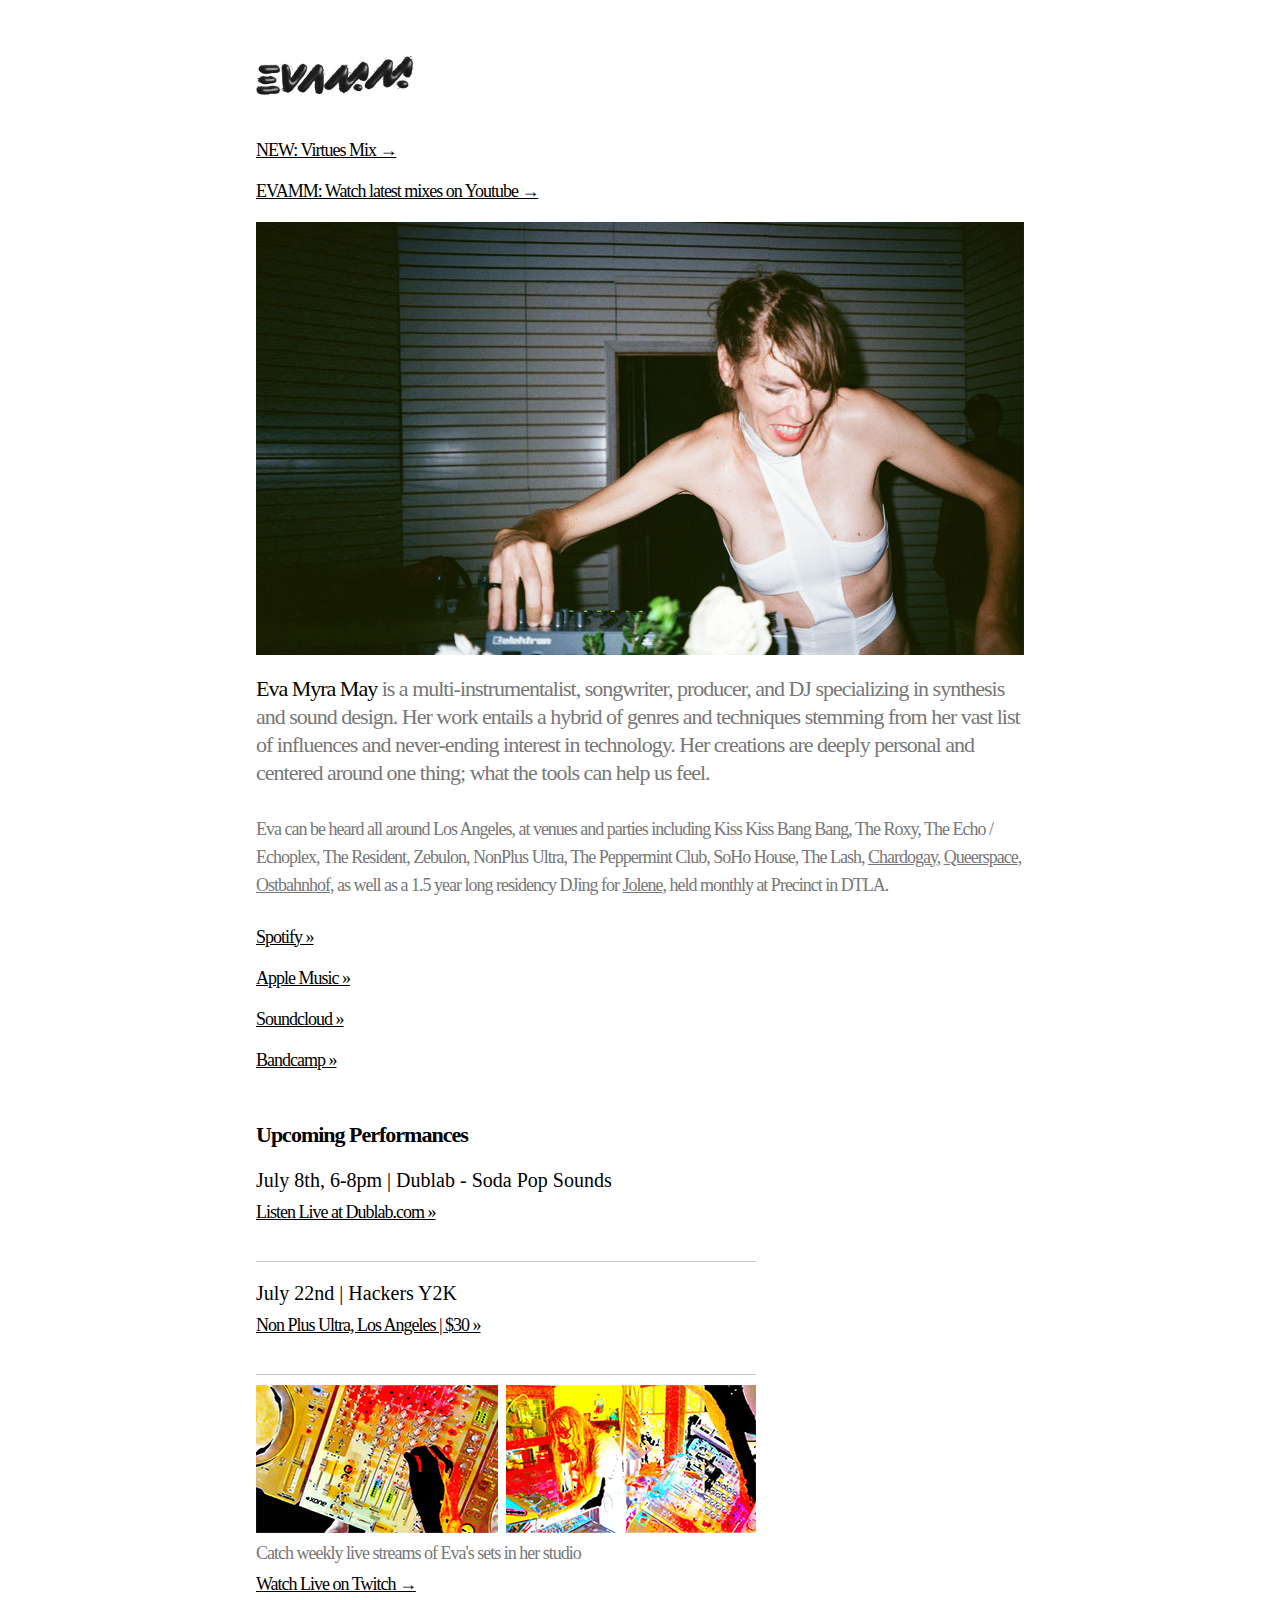
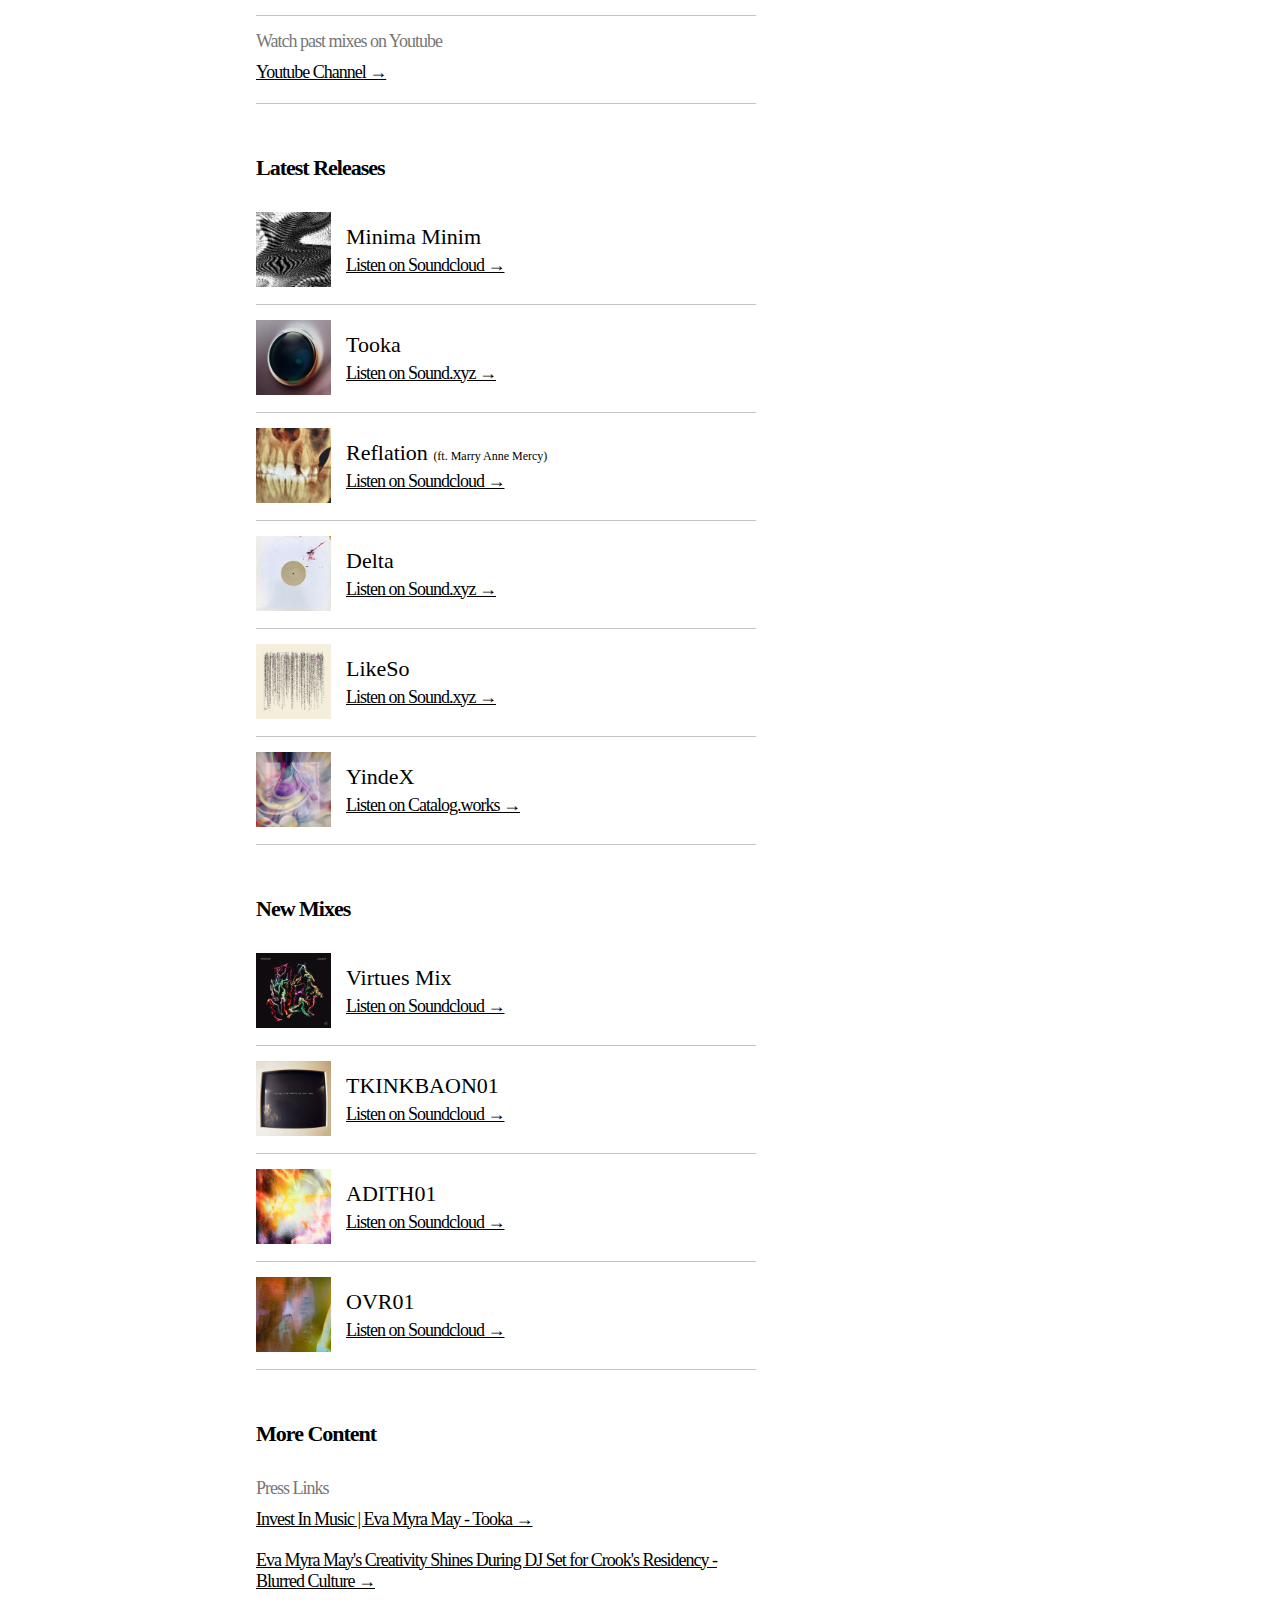
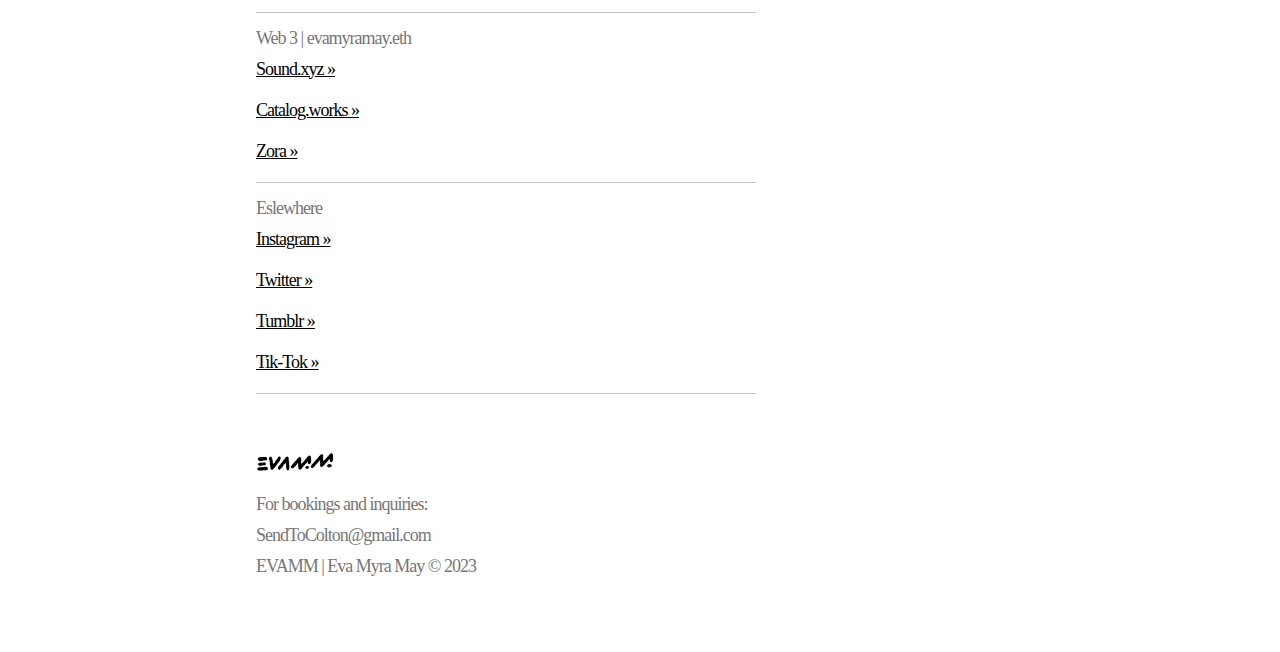
==== commit fa72d340: "updates to tour and rearranging" ====
--- a/index.html
+++ b/index.html
@@ -21,6 +21,7 @@
     <div id="main_content">
       <a class="logo" href="http://evamyramay.com"> Eva Myra May </a>
       <a class="new-link" href="https://soundcloud.com/evamyramay/virtues-mix">NEW: Virtues Mix &#8594; </a>
+      <a class="new-link" href="https://youtube.com/@evamyramay">EVAMM: Watch latest mixes on Youtube &#8594; </a>
       <div id="bio">
         <div class="section">
           <div class="feature_image">
@@ -28,28 +29,46 @@
           </div>
           <h1> <span style='color: #000000'> Eva Myra May</span> is a multi-instrumentalist, songwriter, producer, and DJ specializing in synthesis and sound design. Her work entails a hybrid of genres and techniques stemming from her vast list of influences and never-ending interest in technology. Her creations are deeply personal and centered around one thing; what the tools can help us feel.
           </br>
+          </br>
           </h1>
+          <p style="font-size: 18px; margin-top: 0; line-height: 28px; ">Eva can be heard all around Los Angeles, at venues and parties including Kiss Kiss Bang Bang, The Roxy, The Echo / Echoplex, The Resident, Zebulon, NonPlus Ultra, The Peppermint Club, SoHo House,  The Lash,
+          <a style="font-size: 18px; color: #777777;display: inline; " href="https://www.instagram.com/chard0gay/?hl=en">Chardogay</a>,
+          <a style="font-size: 18px; color: #777777;display: inline; " href="https://www.instagram.com/queerspaceparty/?hl=en">Queerspace</a>,
+          <a style="font-size: 18px; display: inline; color: #777777;" href="https://www.instagram.com/chard0gay/?hl=en">Ostbahnhof</a>, as well as a 1.5 year long residency DJing for <a style="font-size: 18px; display: inline; color: #777777;" href="https://www.instagram.com/otherwomxn/?hl=en">Jolene</a>, held monthly at Precinct in DTLA. </p>
+          <div class="link-list">
+          </br>
+            <a href="https://open.spotify.com/artist/1GAT9TTgDvR3JeyswXAEPz">Spotify &#187;</a>
+            <a href="https://music.apple.com/us/artist/eva-myra-may/1649844750">Apple Music &#187;</a>
+            <a href="https://soundcloud.com/evamyramay">Soundcloud &#187;</a>
+            <a href="https://evamyramay.bandcamp.com/">Bandcamp &#187;</a>
+          </div>
         </div>
         <div class="section">
           <h1 style="margin-bottom: 10px;"class="subheader"> Upcoming Performances </h1>
-          <!--<p style="font-size: 18px; margin-top: 0; line-height: 24px; max-width: 500px;">Eva can be heard all around Los Angeles, at venues and parties including Kiss Kiss Bang Bang, The Roxy, The Echo / Echoplex, The Resident, Zebulon, NonPlus Ultra, The Peppermint Club, SoHo House,  The Lash,
-          <a style="font-size: 18px; color: #777777;display: inline; " href="https://www.instagram.com/chard0gay/?hl=en">Chardogay</a>,
-          <a style="font-size: 18px; color: #777777;display: inline; " href="https://www.instagram.com/queerspaceparty/?hl=en">Queerspace</a>,
-          <a style="font-size: 18px; display: inline; color: #777777;" href="https://www.instagram.com/chard0gay/?hl=en">Ostbahnhof</a>, as well as a 1.5 year long residency DJing for <a style="font-size: 18px; display: inline; color: #777777;" href="https://www.instagram.com/otherwomxn/?hl=en">Jolene</a>, held monthly at Precinct in DTLA. </p> -->
           <div class="performance-item">
-            <p class="performance-date-title">May 13th | DADI </p>
-            <a href="https://restlessnites.com/events/DADI/">NonPlusUltra, Los Angeles | $10 &#187;</a>
+            <p class="performance-date-title">July 8th, 6-8pm | Dublab - Soda Pop Sounds </p>
+            <a href="https://www.dublab.com">Listen Live at Dublab.com &#187;</a>
           </br>
           </div>
           <div class="performance-item">
-            <p class="performance-date-title">May 17th | HOMOCULT </p>
-            <a href="https://www.instagram.com/homoccult/?hl=en">Offbeat Bar, Los Angeles | $10 &#187;</a>
+            <p class="performance-date-title">July 22nd | Hackers Y2K </p>
+            <a href="https://nonplusultra.ticketleap.com/hack-the-planet-2/">Non Plus Ultra, Los Angeles | $30 &#187;</a>
           </br>
           </div>
-          <div class="performance-item">
-            <p class="performance-date-title">May 18th | BabieDollz Strip Cabaret </p>
-            <a href="https://www.instagram.com/babiedollz_cabaret/">North End Hollywood, Los Angeles | $5 &#187;</a>
-          </br>
+          <div class="release-item">
+            <div class="link-list">
+              <div class="more_image">
+                <img src="images/twitch_photo.jpg"></img>
+              </div>
+              <p> Catch weekly live streams of Eva's sets in her studio</p>
+              <p> <a href="https://twitch.com/evamyramay"> Watch Live on Twitch &#8594;</a></p>
+            </div>
+          </div>
+          <div class="release-item">
+            <div class="link-list">
+              <p> Watch past mixes on Youtube</p>
+              <p> <a href="https://www.youtube.com/channel/UCP-0piJMPJJMogPy9zdFCzQ"> Youtube Channel &#8594;</a></p>
+            </div>
           </div>
         </div>
         <div class="section">
@@ -96,12 +115,6 @@
               <a href="https://beta.catalog.works/evamyramay/yindex">Listen on Catalog.works &#8594;</a>
             </div>
           </div>
-          <div class="link-list">
-            <a href="https://open.spotify.com/artist/1GAT9TTgDvR3JeyswXAEPz">Spotify &#187;</a>
-            <a href="https://music.apple.com/us/artist/eva-myra-may/1649844750">Apple Music &#187;</a>
-            <a href="https://soundcloud.com/evamyramay">Soundcloud &#187;</a>
-            <a href="https://evamyramay.bandcamp.com/">Bandcamp &#187;</a>
-          </div>
         </div>
         <div class="section">
           <h1 class="subheader"> New Mixes </h1>
@@ -144,21 +157,6 @@
             </div>
           </div>
           <div class="release-item">
-            <div class="link-list">
-              <div class="more_image">
-                <img src="images/twitch_photo.jpg"></img>
-              </div>
-              <p> Catch live streams of Eva's sets in her studio</p>
-              <p> <a href="https://twitch.com/evamyramay"> Follow on Twitch &#8594;</a></p>
-            </div>
-          </div>
-          <div class="release-item">
-            <div class="link-list">
-              <p> More videos on Youtube</p>
-              <p> <a href="https://www.youtube.com/channel/UCP-0piJMPJJMogPy9zdFCzQ"> Youtube Channel &#8594;</a></p>
-            </div>
-          </div>
-          <div class="release-item">
             <p> Web 3 | evamyramay.eth </p>
             <div class="link-list">
               <p><a href="https://www.sound.xyz/evamyramay"> Sound.xyz &#187;</a></p>
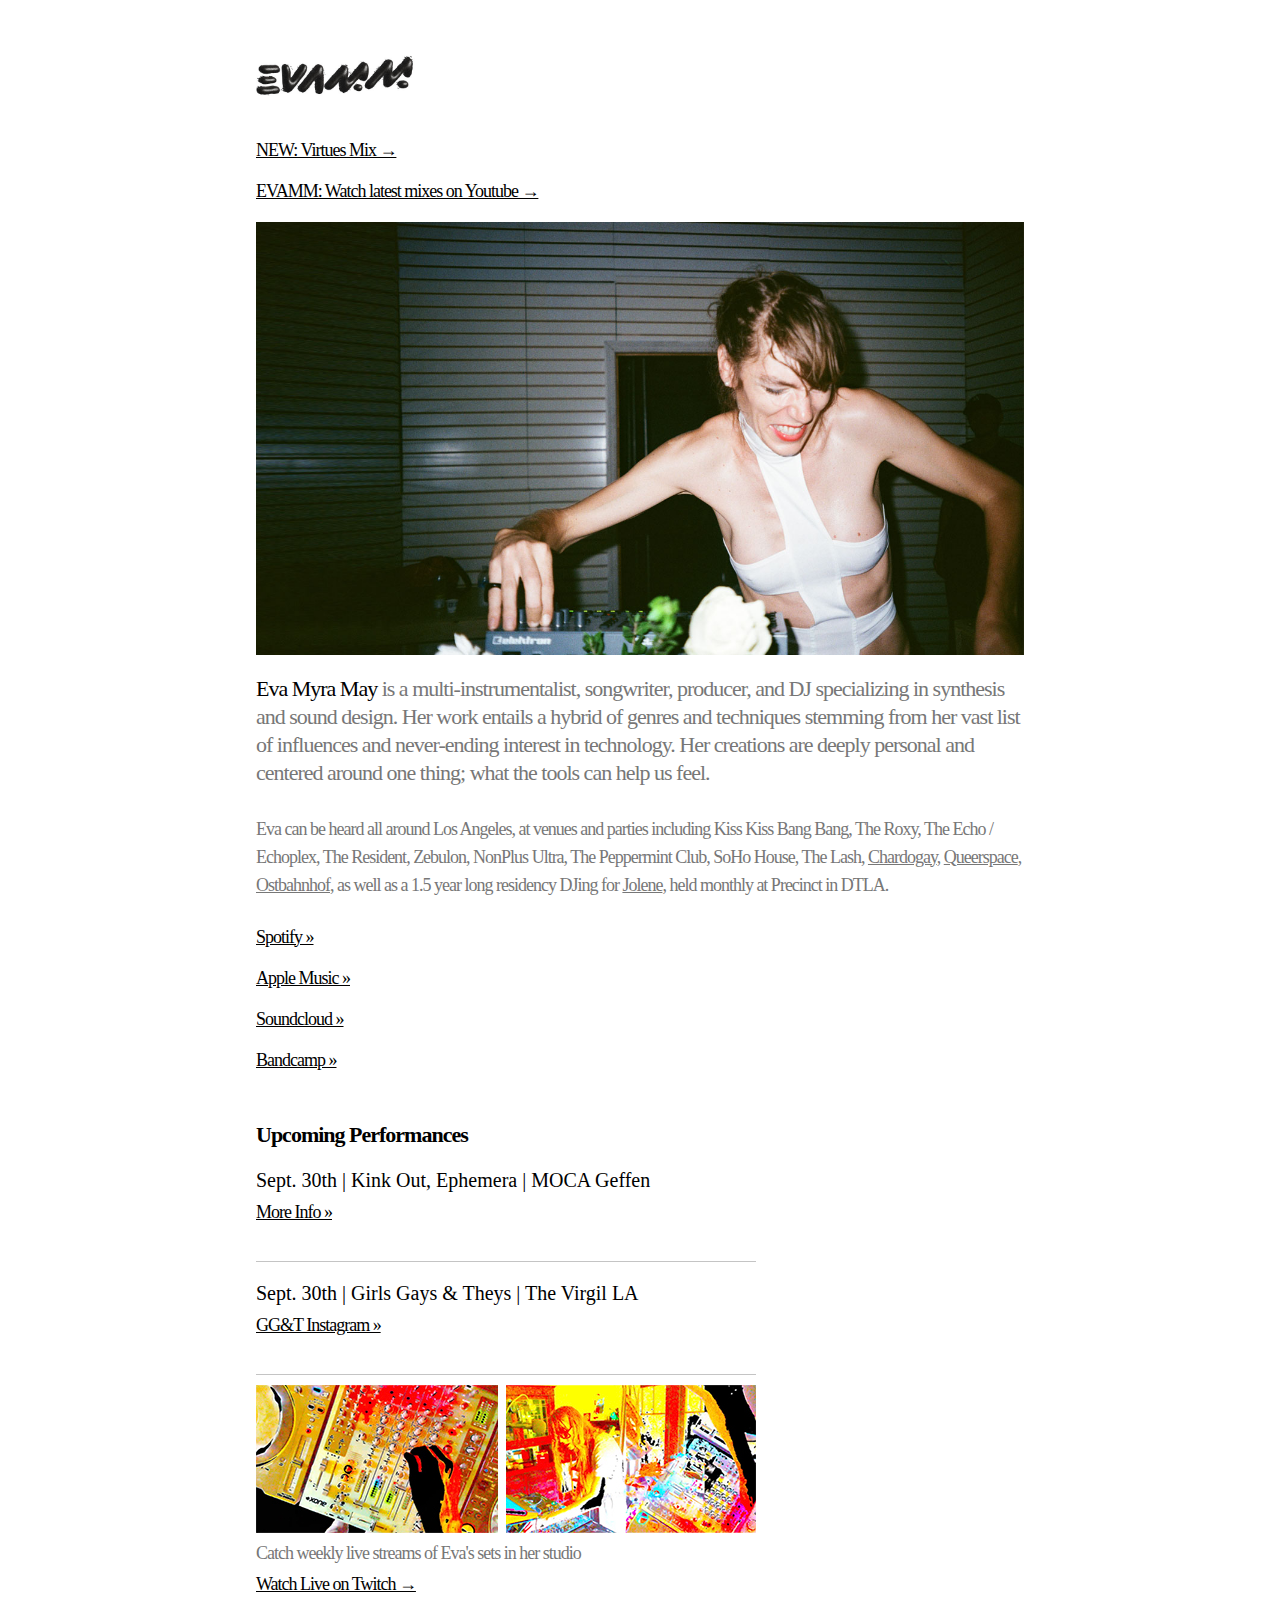
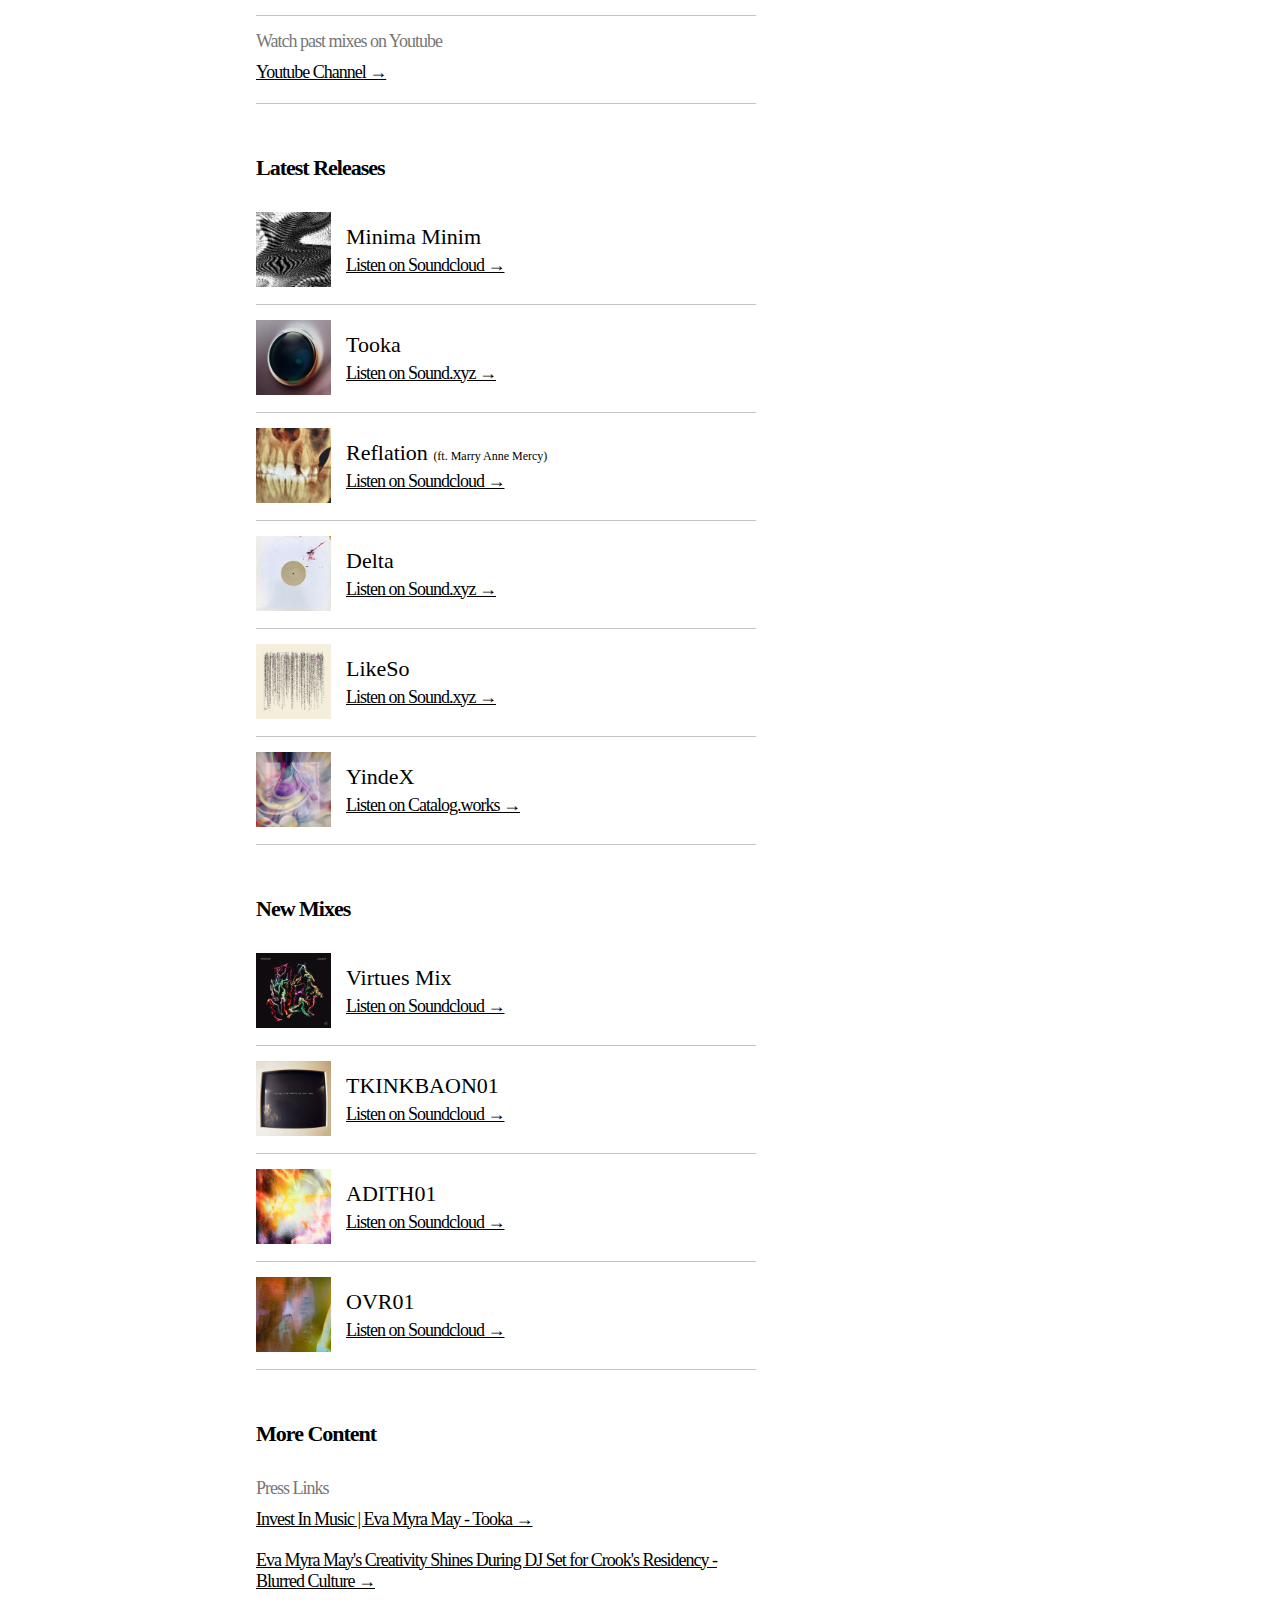
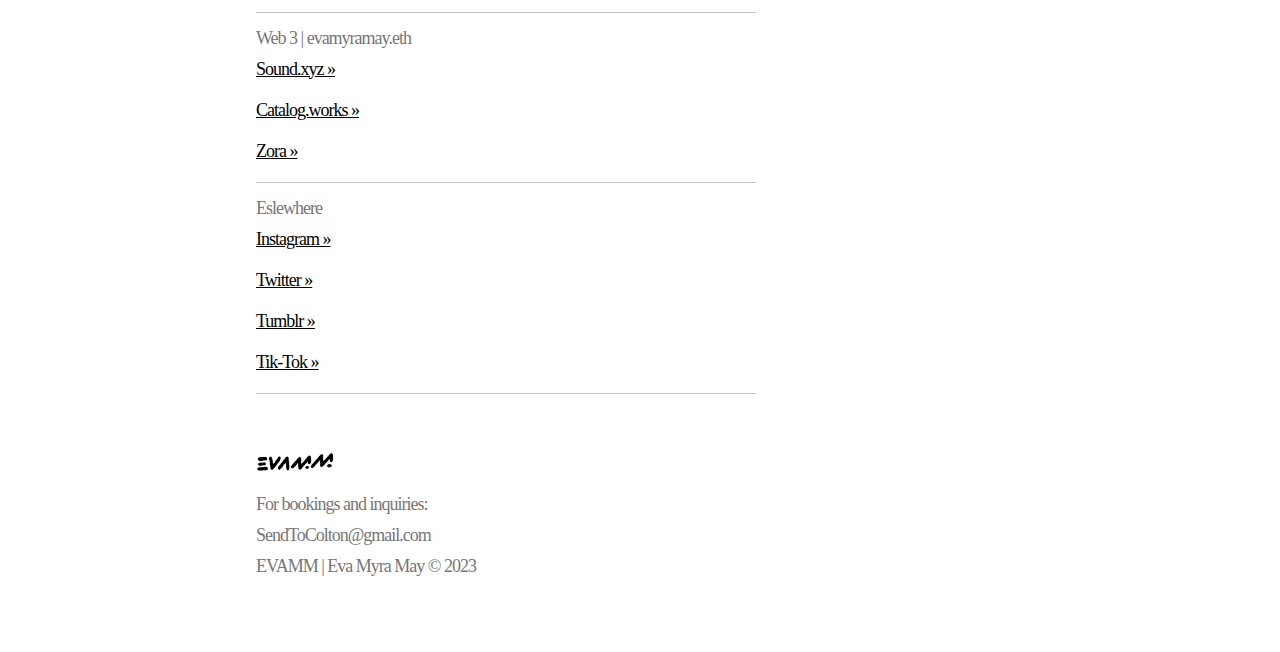
==== commit ddc75e44: "updated shows" ====
--- a/index.html
+++ b/index.html
@@ -46,13 +46,13 @@
         <div class="section">
           <h1 style="margin-bottom: 10px;"class="subheader"> Upcoming Performances </h1>
           <div class="performance-item">
-            <p class="performance-date-title">July 8th, 6-8pm | Dublab - Soda Pop Sounds </p>
-            <a href="https://www.dublab.com">Listen Live at Dublab.com &#187;</a>
+            <p class="performance-date-title">Sept. 30th | Kink Out, Ephemera | MOCA Geffen </p>
+            <a href="https://www.moca.org/kink-out-ephemera">More Info &#187;</a>
           </br>
           </div>
           <div class="performance-item">
-            <p class="performance-date-title">July 22nd | Hackers Y2K </p>
-            <a href="https://nonplusultra.ticketleap.com/hack-the-planet-2/">Non Plus Ultra, Los Angeles | $30 &#187;</a>
+            <p class="performance-date-title">Sept. 30th | Girls Gays & Theys | The Virgil LA</p>
+            <a href="https://www.instagram.com/girlsgaystheysla/?ref=samito">GG&T Instagram &#187;</a>
           </br>
           </div>
           <div class="release-item">
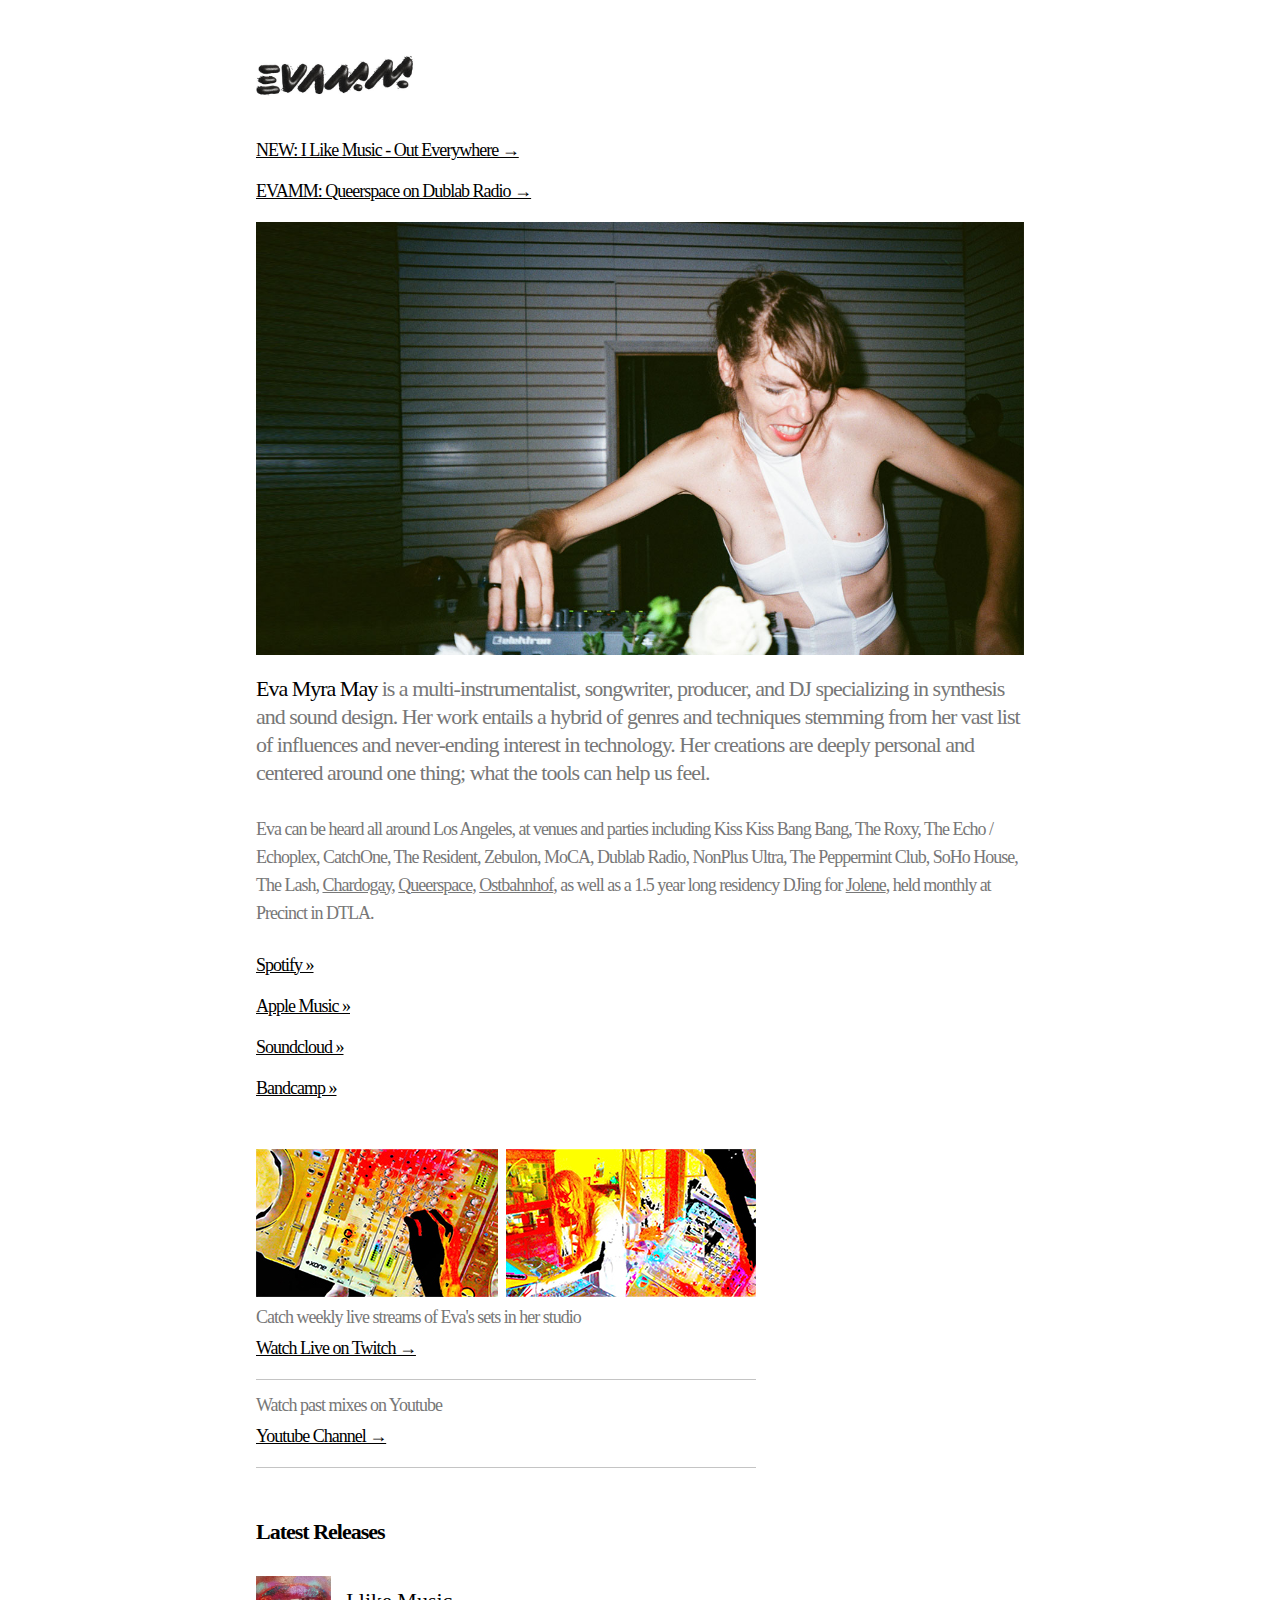
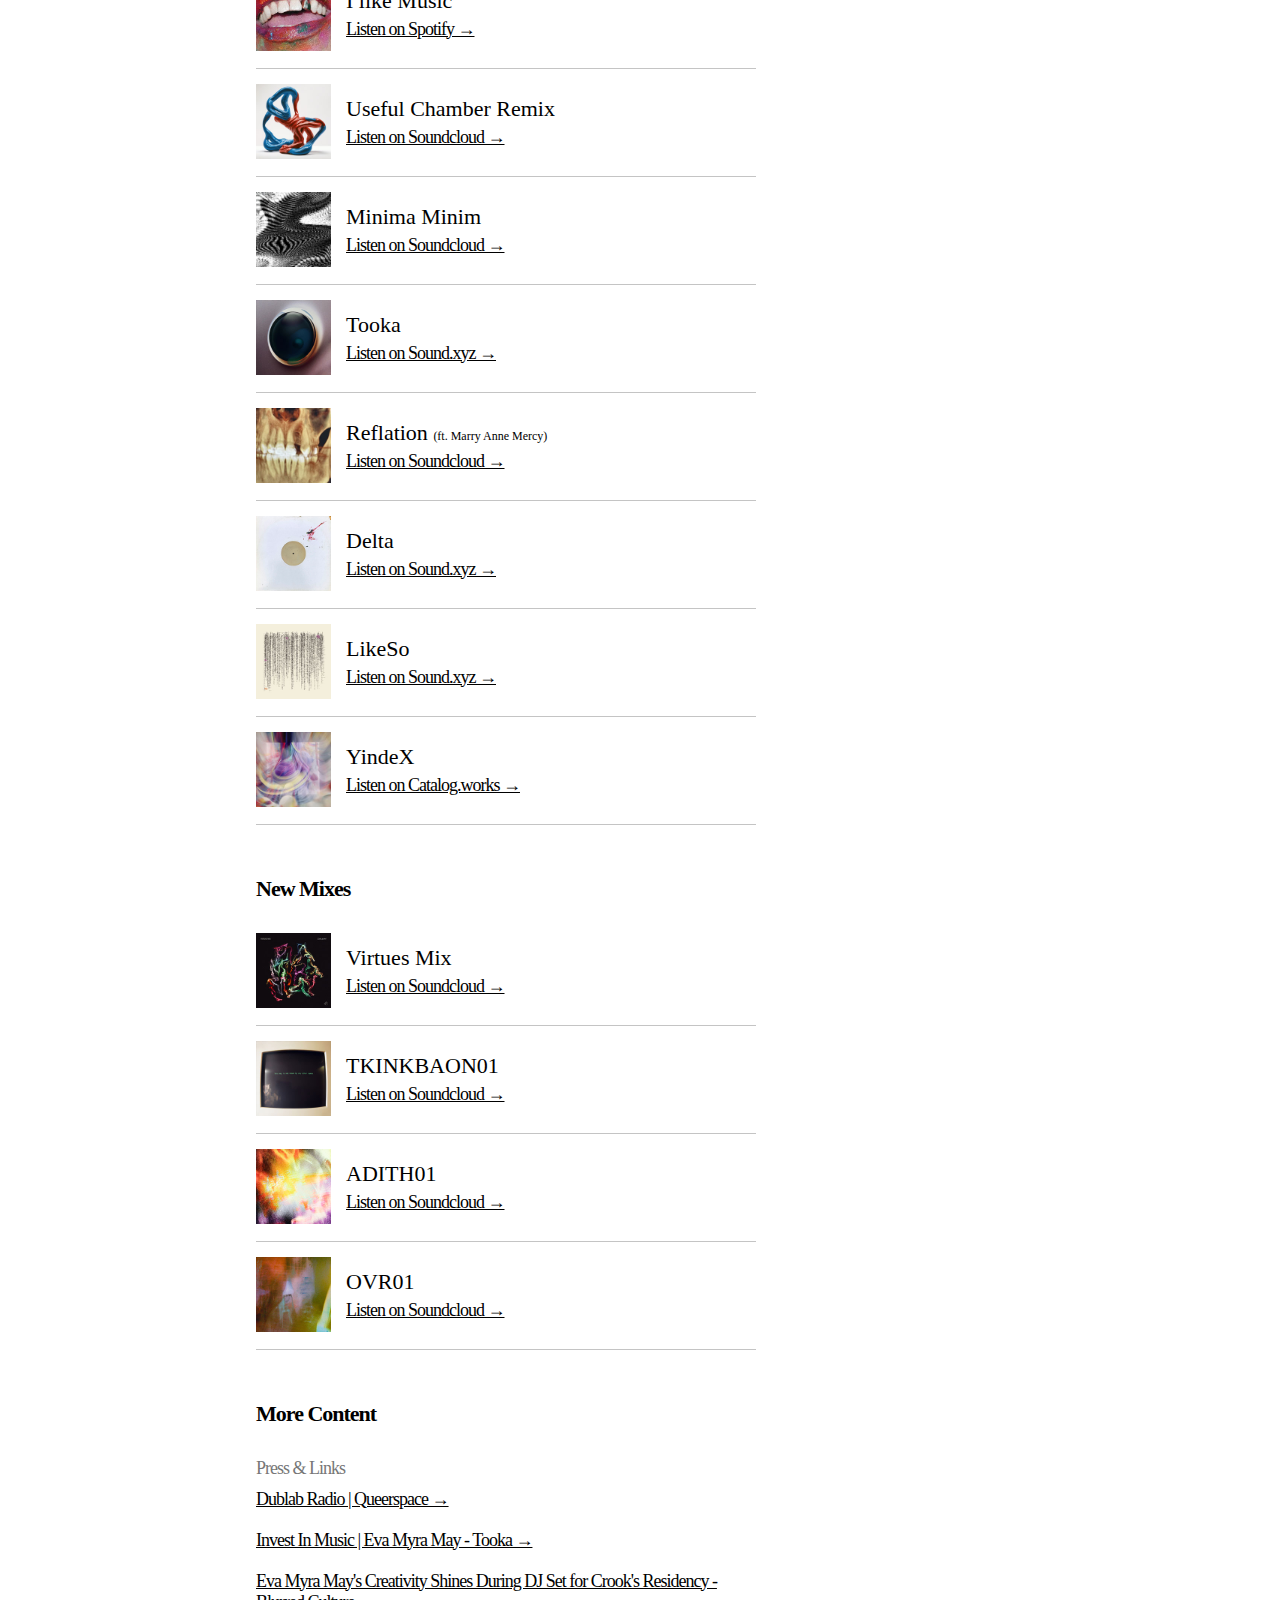
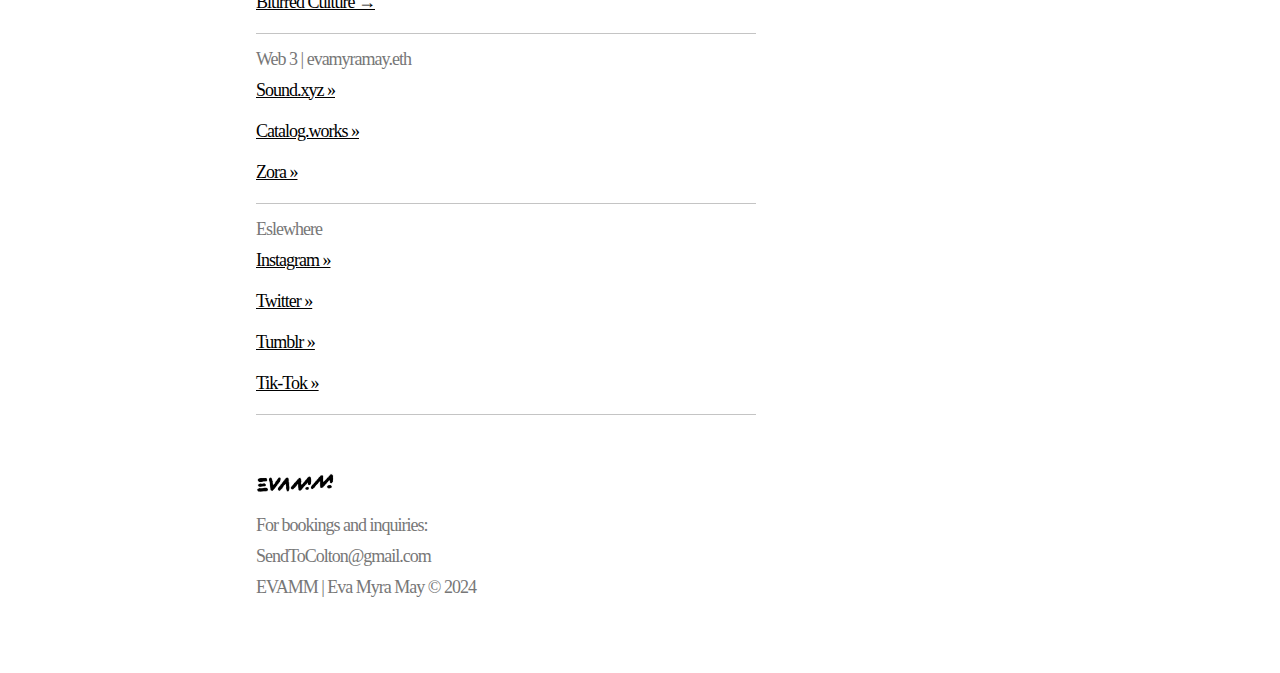
==== commit 61d9c74c: "updated new releases" ====
--- a/index.html
+++ b/index.html
@@ -20,8 +20,8 @@
 
     <div id="main_content">
       <a class="logo" href="http://evamyramay.com"> Eva Myra May </a>
-      <a class="new-link" href="https://soundcloud.com/evamyramay/virtues-mix">NEW: Virtues Mix &#8594; </a>
-      <a class="new-link" href="https://youtube.com/@evamyramay">EVAMM: Watch latest mixes on Youtube &#8594; </a>
+      <a class="new-link" href="https://open.spotify.com/album/0Sdv7KsJs3FtgiMNioB7MC?si=jyc6G6gVTm-4cyiNohsjZw">NEW: I Like Music - Out Everywhere &#8594; </a>
+      <a class="new-link" href="https://www.dublab.com/archive/peter-kalisch-w-succubus-and-eva-myra-may-guest-session-07-12-23">EVAMM: Queerspace on Dublab Radio &#8594; </a>
       <div id="bio">
         <div class="section">
           <div class="feature_image">
@@ -31,7 +31,7 @@
           </br>
           </br>
           </h1>
-          <p style="font-size: 18px; margin-top: 0; line-height: 28px; ">Eva can be heard all around Los Angeles, at venues and parties including Kiss Kiss Bang Bang, The Roxy, The Echo / Echoplex, The Resident, Zebulon, NonPlus Ultra, The Peppermint Club, SoHo House,  The Lash,
+          <p style="font-size: 18px; margin-top: 0; line-height: 28px; ">Eva can be heard all around Los Angeles, at venues and parties including Kiss Kiss Bang Bang, The Roxy, The Echo / Echoplex, CatchOne, The Resident, Zebulon, MoCA, Dublab Radio, NonPlus Ultra, The Peppermint Club, SoHo House,  The Lash,
           <a style="font-size: 18px; color: #777777;display: inline; " href="https://www.instagram.com/chard0gay/?hl=en">Chardogay</a>,
           <a style="font-size: 18px; color: #777777;display: inline; " href="https://www.instagram.com/queerspaceparty/?hl=en">Queerspace</a>,
           <a style="font-size: 18px; display: inline; color: #777777;" href="https://www.instagram.com/chard0gay/?hl=en">Ostbahnhof</a>, as well as a 1.5 year long residency DJing for <a style="font-size: 18px; display: inline; color: #777777;" href="https://www.instagram.com/otherwomxn/?hl=en">Jolene</a>, held monthly at Precinct in DTLA. </p>
@@ -43,6 +43,7 @@
             <a href="https://evamyramay.bandcamp.com/">Bandcamp &#187;</a>
           </div>
         </div>
+        <!--
         <div class="section">
           <h1 style="margin-bottom: 10px;"class="subheader"> Upcoming Performances </h1>
           <div class="performance-item">
@@ -54,7 +55,9 @@
             <p class="performance-date-title">Sept. 30th | Girls Gays & Theys | The Virgil LA</p>
             <a href="https://www.instagram.com/girlsgaystheysla/?ref=samito">GG&T Instagram &#187;</a>
           </br>
-          </div>
+        </div>
+      -->
+        <div class="section">
           <div class="release-item">
             <div class="link-list">
               <div class="more_image">
@@ -74,6 +77,20 @@
         <div class="section">
           <h1 class="subheader"> Latest Releases </h1>
           <div class="release-item">
+            <img class="release-image" src="images/ILikeMusic_photo.jpg"></img>
+            <div class="release-info">
+              <p class="release-title"> I like Music </p>
+              <a href="https://open.spotify.com/album/0Sdv7KsJs3FtgiMNioB7MC?si=jyc6G6gVTm-4cyiNohsjZw">Listen on Spotify &#8594;</a>
+            </div>
+          </div>
+          <div class="release-item">
+            <img class="release-image" src="images/UsefulChamber_photo.jpg"></img>
+            <div class="release-info">
+              <p class="release-title"> Useful Chamber Remix </p>
+              <a href="https://soundcloud.com/evamyramay/useful-chamber-eva-myra-may-mix">Listen on Soundcloud &#8594;</a>
+            </div>
+          </div>
+          <div class="release-item">
             <img class="release-image" src="images/MinimaMinim_photo.jpg"></img>
             <div class="release-info">
               <p class="release-title"> Minima Minim </p>
@@ -151,10 +168,10 @@
           <h1 class="subheader"> More Content </h1>
           <div class="release-item">
             <div class="link-list">
-              <p> Press Links</p>
+              <p> Press & Links</p>
+              <p> <a href="https://www.dublab.com/archive/peter-kalisch-w-succubus-and-eva-myra-may-guest-session-07-12-23"> Dublab Radio | Queerspace  &#8594;</a></p>
               <p> <a href="https://investinmusic.substack.com/p/eva-myra-may-tooka"> Invest In Music | Eva Myra May - Tooka &#8594;</a></p>
-              <p> <a href="https://investinmusic.substack.com/p/eva-myra-may-tooka"> Eva Myra May's Creativity Shines During DJ Set for Crook's Residency - Blurred Culture &#8594;</a></p>
-            </div>
+<p> <a href="https://blurredculture.com/eva-myra-mays-creativity-shines-during-dj-set-for-crooks-residency/"> Eva Myra May's Creativity Shines During DJ Set for Crook's Residency - Blurred Culture &#8594;</a></p>            </div>
           </div>
           <div class="release-item">
             <p> Web 3 | evamyramay.eth </p>
@@ -179,7 +196,7 @@
         <a class="footer-logo" href="http://evamyramay.com"> Eva Myra May </a>
         <p>For bookings and inquiries: </p>
         <p> SendToColton@gmail.com </p>
-        <p class="tiny">EVAMM | Eva Myra May &copy; 2023</p>
+        <p class="tiny">EVAMM | Eva Myra May &copy; 2024</p>
       </div>
     </div>
 
